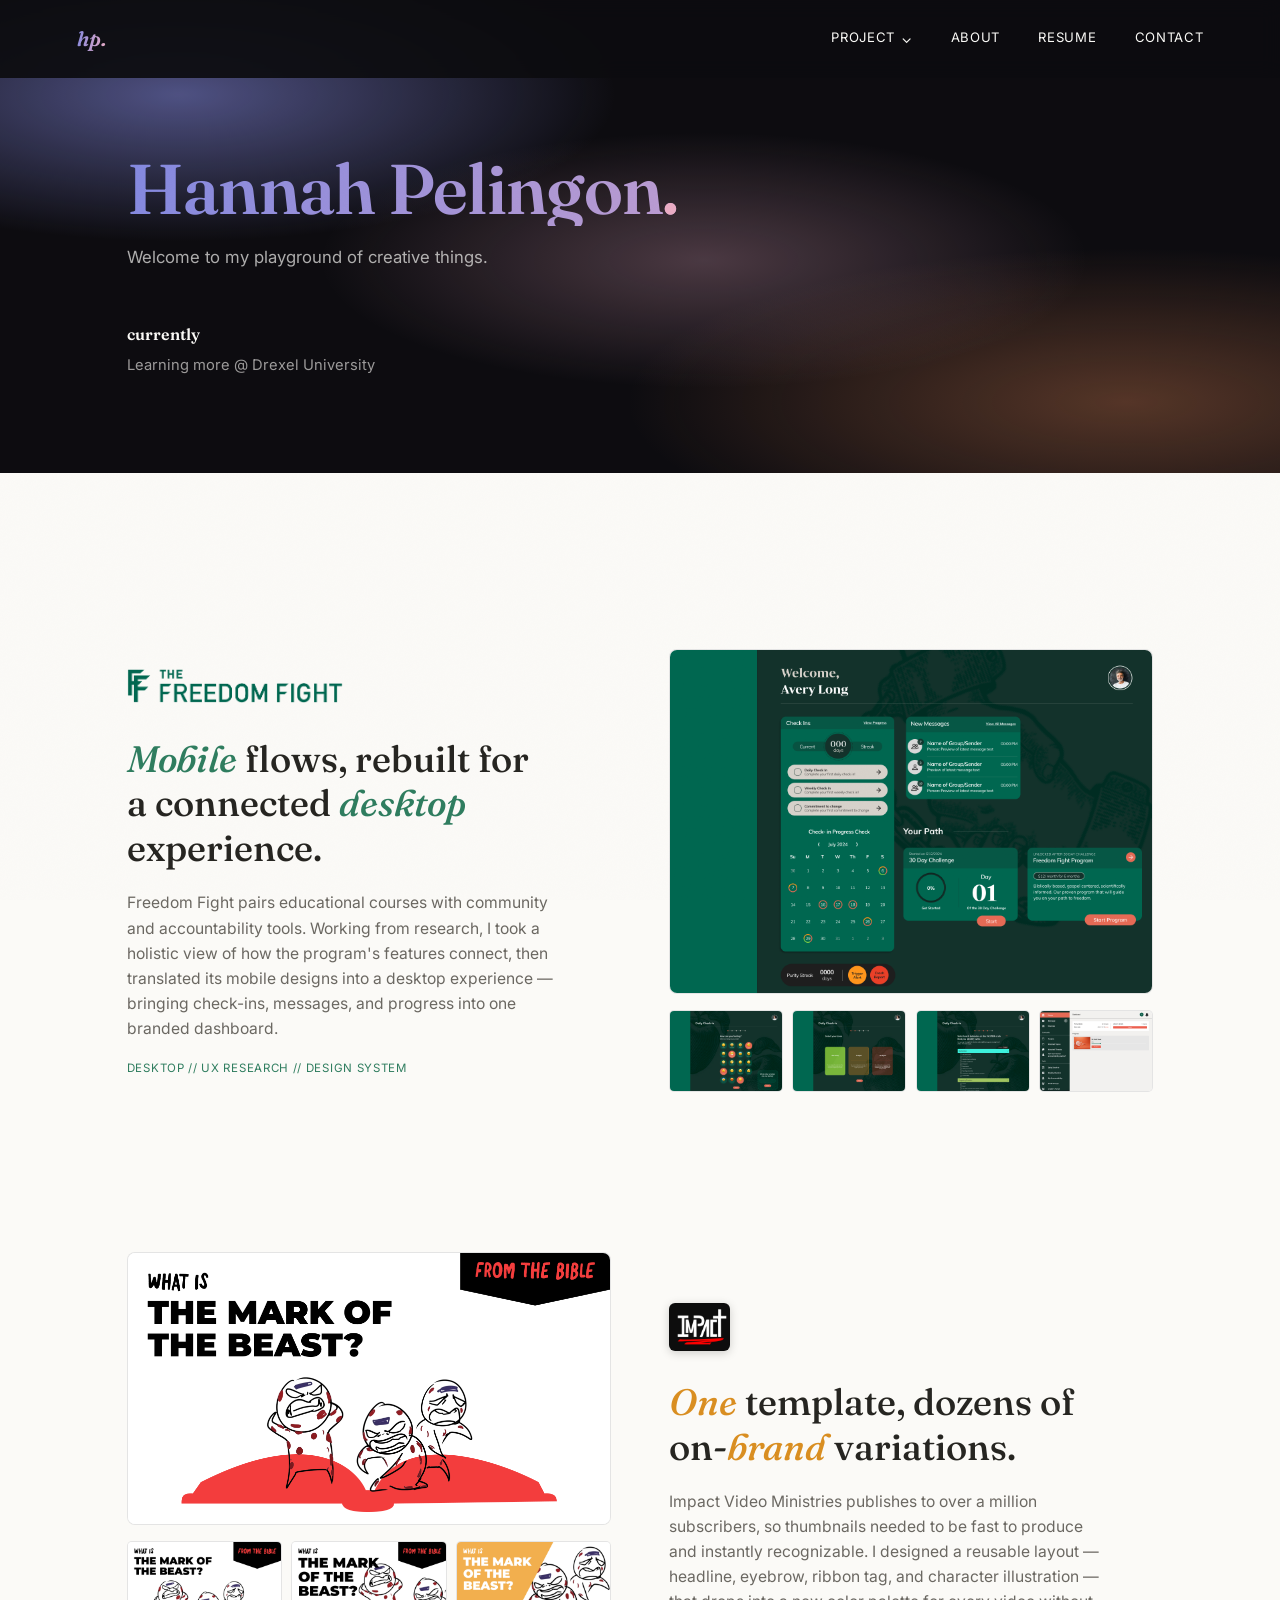
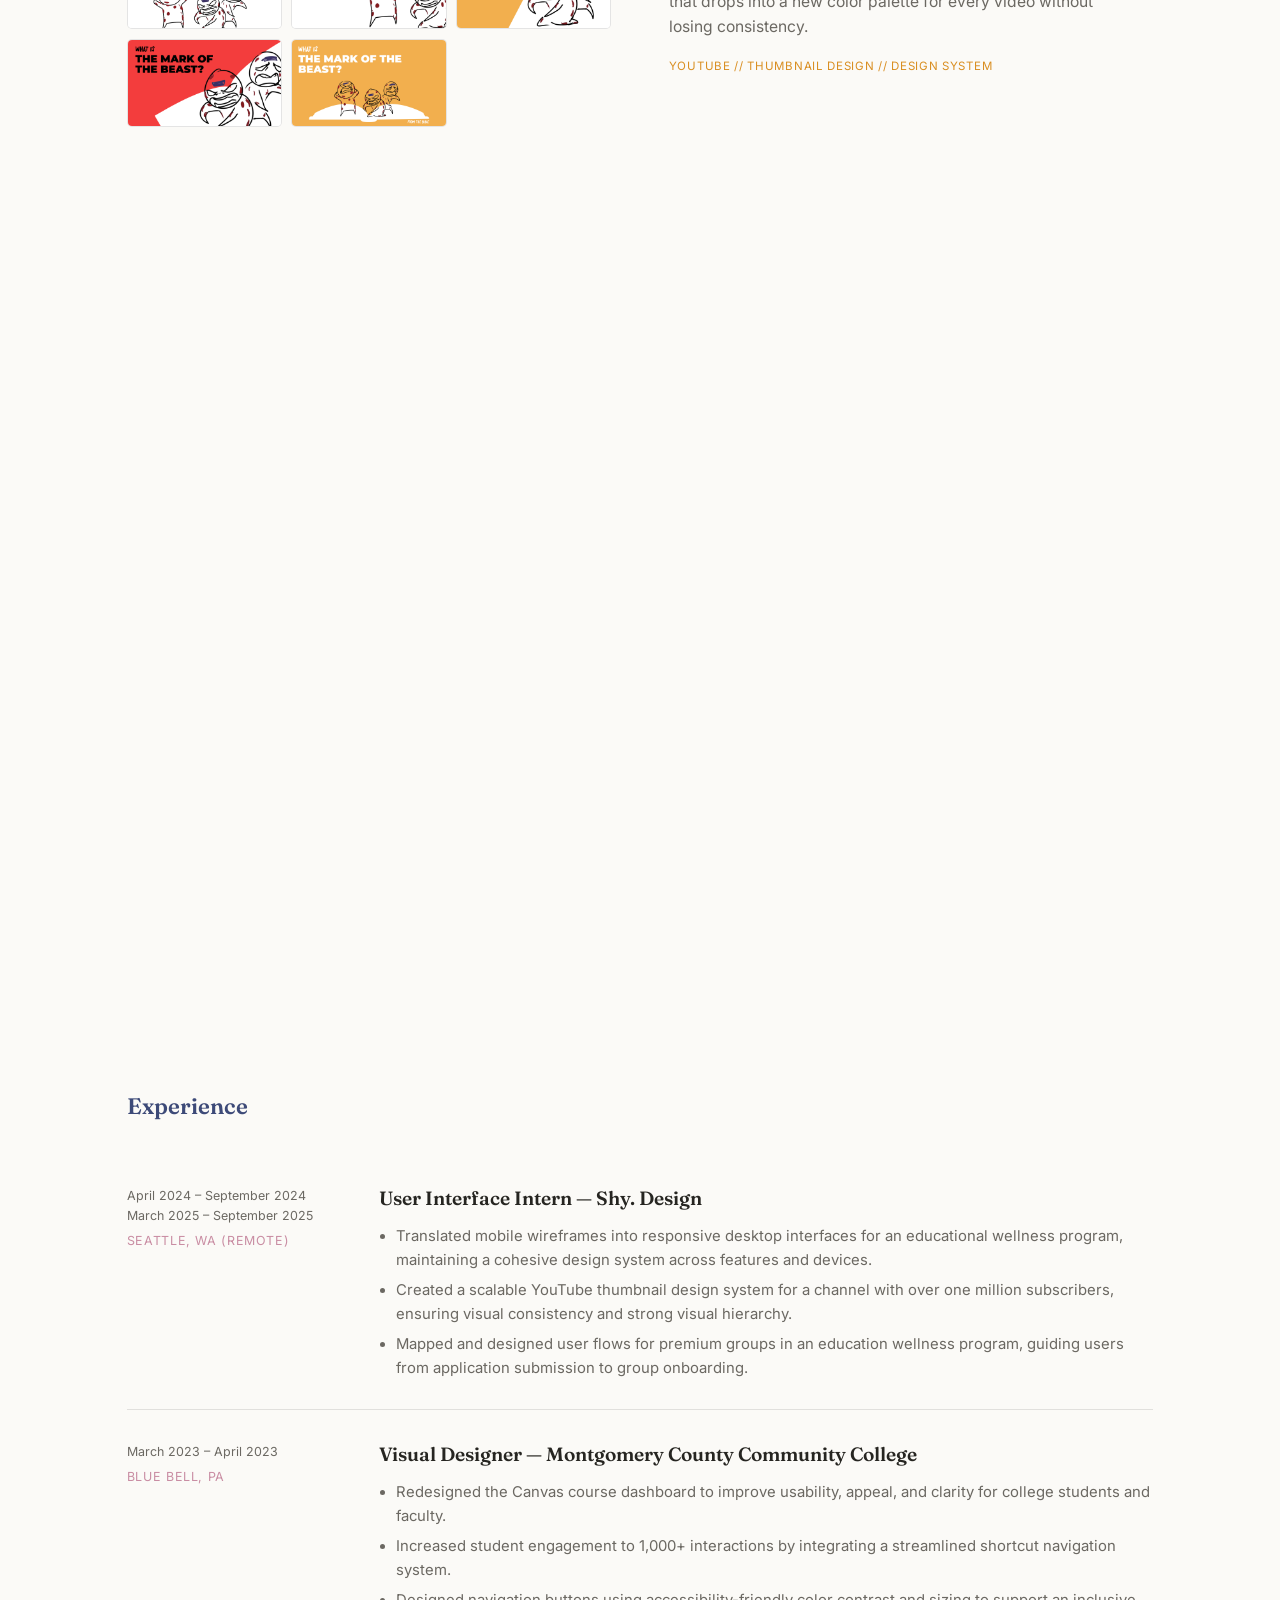
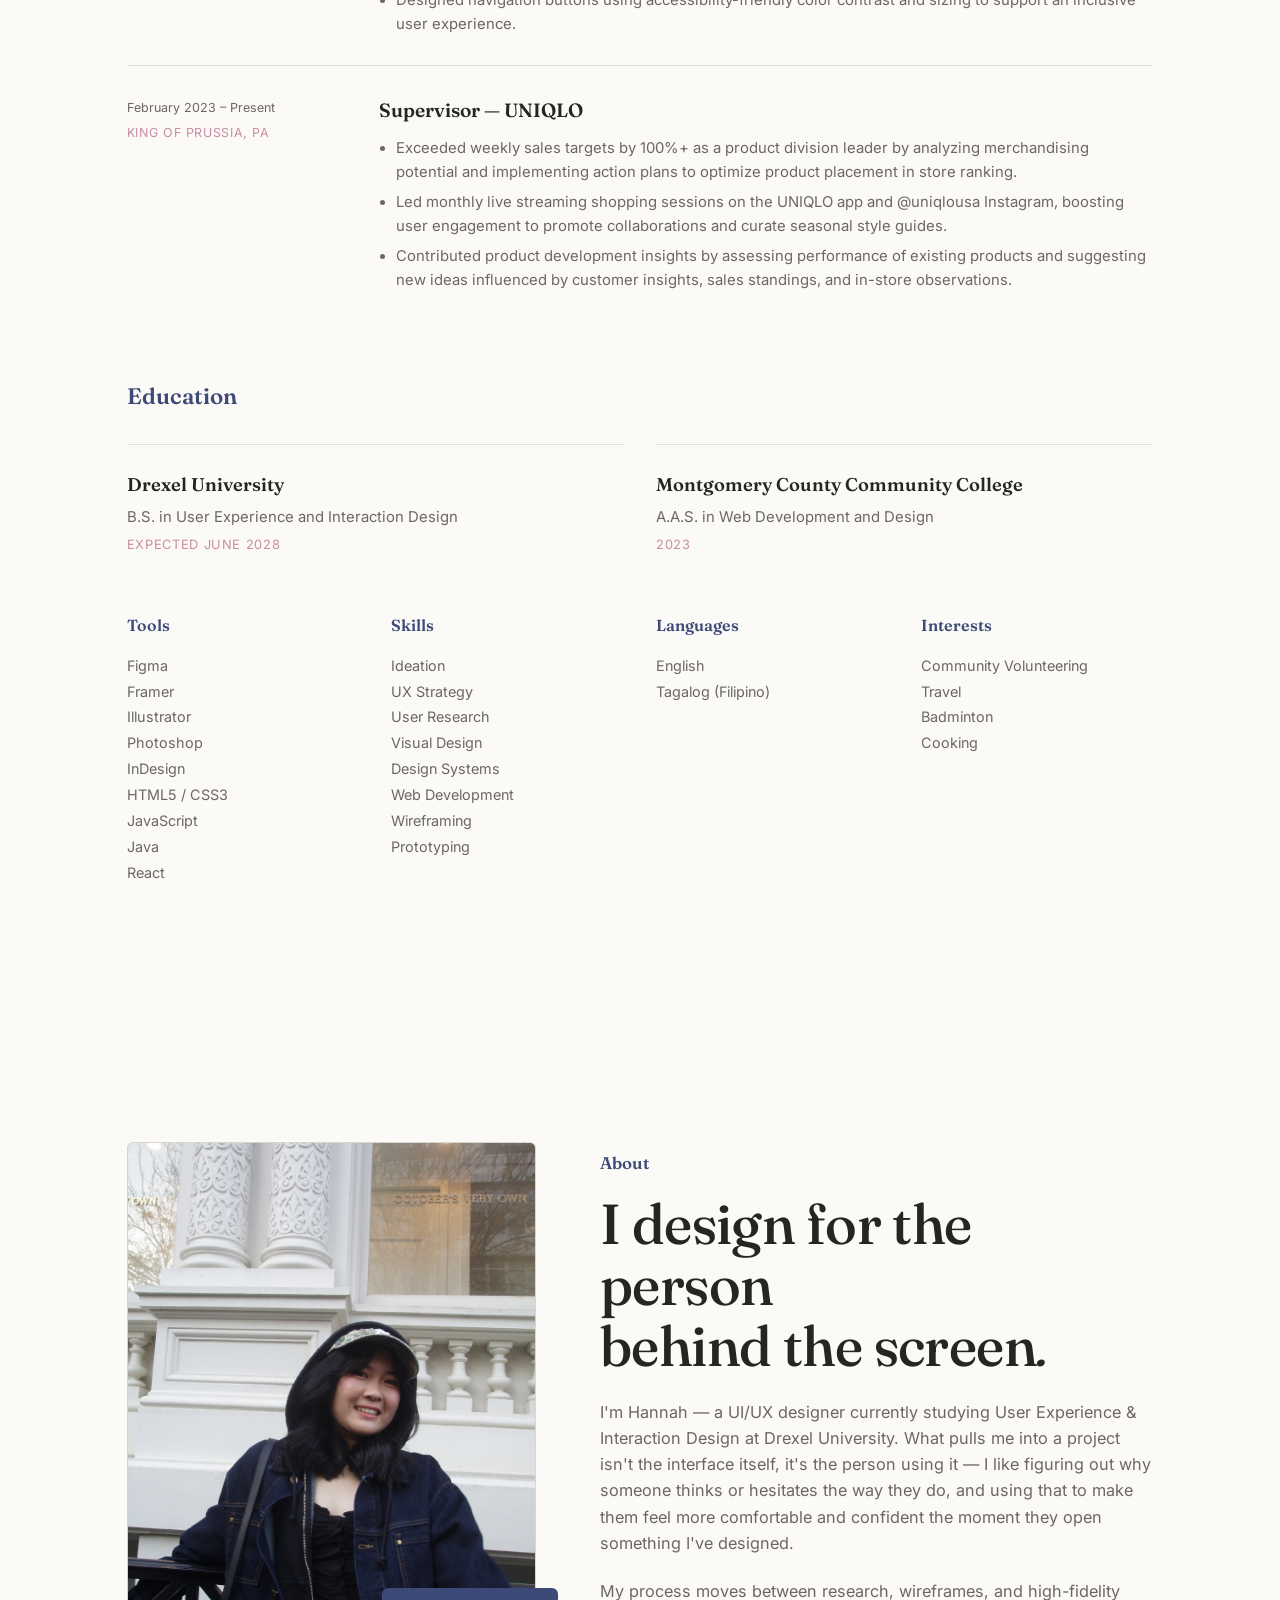
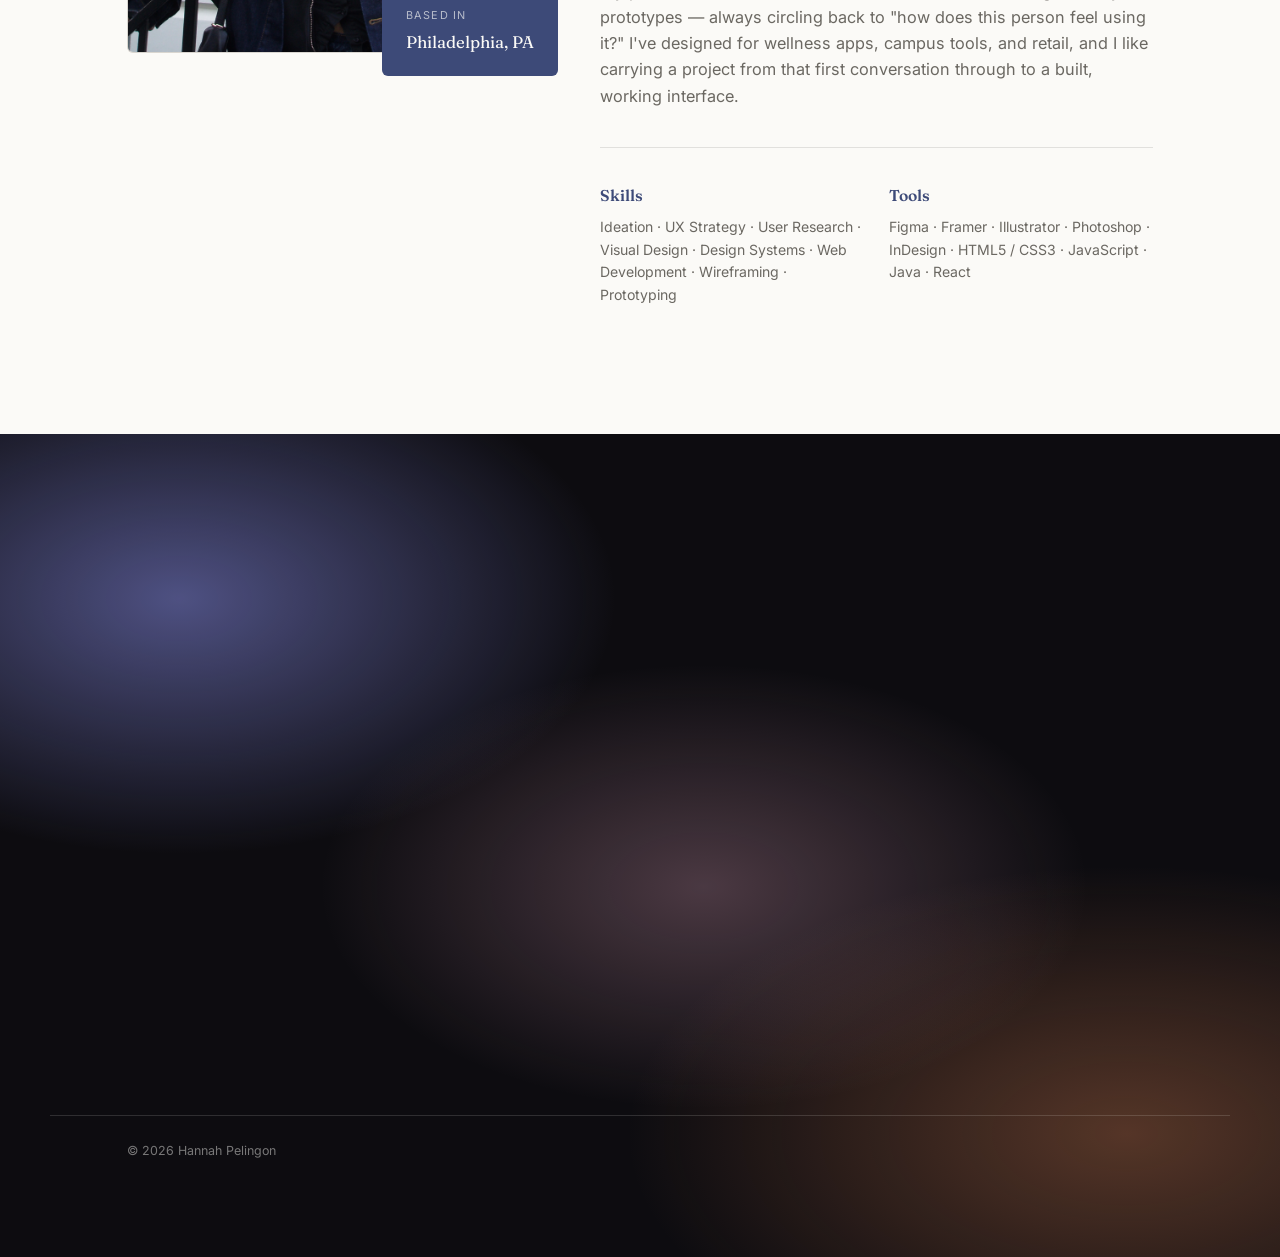
==== index.html @ 90c883f5 "Initial portfolio site" ====
<!DOCTYPE html>
<html lang="en">
<head>
<meta charset="UTF-8">
<meta name="viewport" content="width=device-width, initial-scale=1.0">
<title>Hannah Pelingon — UI/UX Designer</title>
<meta name="description" content="Portfolio of Hannah Pelingon, UI/UX Designer studying User Experience & Interaction Design at Drexel University.">
<link rel="preconnect" href="https://fonts.googleapis.com">
<link rel="preconnect" href="https://fonts.gstatic.com" crossorigin>
<link href="https://fonts.googleapis.com/css2?family=Fraunces:ital,opsz,wght@0,9..144,300;0,9..144,400;0,9..144,500;0,9..144,600;1,9..144,400&family=Inter:wght@400;500;600&display=swap" rel="stylesheet">
<link rel="stylesheet" href="css/style.css">
</head>
<body>

<div class="grain"></div>

<!-- ===== NAV ===== -->
<header class="nav" id="nav">
  <div class="nav-inner">
    <a href="#home" class="nav-logo">hp.</a>

    <nav class="nav-links" id="navLinks">
      <div class="nav-dropdown" id="navDropdown">
        <button class="nav-dropdown-btn" id="navDropdownBtn" aria-haspopup="true" aria-expanded="false">
          Project <span class="nav-caret">⌄</span>
        </button>
        <div class="nav-dropdown-menu" id="navDropdownMenu">
          <a href="#proj-two">Freedom Fight Dashboard</a>
          <a href="#proj-three">IVM Thumbnail System</a>
          <a href="#proj-mc3">MC3 Dashboard Redesign</a>
        </div>
      </div>
      <a href="#about" data-nav>About</a>
      <a href="#resume" data-nav>Resume</a>
      <a href="#contact" data-nav>Contact</a>
    </nav>

    <button class="nav-toggle" id="navToggle" aria-label="Toggle menu" aria-expanded="false">
      <span></span><span></span><span></span>
    </button>
  </div>
</header>

<!-- ===== HERO ===== -->
<section class="hero" id="home">
  <div class="hero-bg"></div>
  <div class="hero-content">
    <h1 class="hero-title" data-reveal>Hannah Pelingon<span class="hero-dot">.</span></h1>
    <p class="hero-sub" data-reveal>Welcome to my playground of creative things.</p>

    <div class="hero-currently" data-reveal>
      <p class="hero-currently-label">currently</p>
      <p class="hero-currently-value">Learning more @ Drexel University</p>
    </div>
  </div>
</section>

<!-- ===== WORK (alternating project rows) ===== -->
<section class="work" id="work">

  <!-- Project 1: Freedom Fight Dashboard Design (case study) -->
  <div class="project-row" id="proj-two" data-reveal data-accent="two">
    <div class="project-copy">
      <div class="project-logo project-logo--ff">
        <img src="assets/logos/freedom-fight-logo.png" alt="The Freedom Fight logo" class="project-logo-img">
      </div>
      <h3 class="project-headline">
        <span class="accent">Mobile</span> flows, rebuilt for<br>
        a connected <span class="accent">desktop</span> experience.
      </h3>
      <p class="project-desc">
        Freedom Fight pairs educational courses with community and accountability tools. Working from
        research, I took a holistic view of how the program's features connect, then translated its
        mobile designs into a desktop experience — bringing check-ins, messages, and progress into one
        branded dashboard.
      </p>
      <p class="project-tags">DESKTOP &#47;&#47; UX RESEARCH &#47;&#47; DESIGN SYSTEM</p>
    </div>
    <div class="project-media">
      <a href="assets/work/freedom-fight/01-dashboard-home.png" class="project-media-frame">
        <img src="assets/work/freedom-fight/01-dashboard-home.png" alt="Freedom Fight desktop dashboard with check-ins, messages, and program path">
      </a>
      <div class="project-gallery project-gallery--wide">
        <a href="assets/work/freedom-fight/02-checkin-emotions.png">
          <img src="assets/work/freedom-fight/02-checkin-emotions.png" alt="Daily check-in emotion selector">
        </a>
        <a href="assets/work/freedom-fight/03-checkin-zone.png">
          <img src="assets/work/freedom-fight/03-checkin-zone.png" alt="Daily check-in zone selection: recovery, danger, relapse">
        </a>
        <a href="assets/work/freedom-fight/04-checkin-faster-scale.png">
          <img src="assets/work/freedom-fight/04-checkin-faster-scale.png" alt="Daily check-in FASTER scale behavior checklist">
        </a>
        <a href="assets/work/freedom-fight/05-courses-dashboard.png">
          <img src="assets/work/freedom-fight/05-courses-dashboard.png" alt="Courses dashboard with sidebar navigation">
        </a>
      </div>
    </div>
  </div>

  <!-- Project 2: Impact Video Ministries Thumbnail System -->
  <div class="project-row project-row--reverse" id="proj-three" data-reveal data-accent="three">
    <div class="project-copy">
      <div class="project-logo project-logo--ivm">
        <img src="assets/logos/ivm-logo.png" alt="Impact Video Ministries logo" class="project-logo-img">
      </div>
      <h3 class="project-headline">
        <span class="accent">One</span> template, dozens of<br>
        on-<span class="accent">brand</span> variations.
      </h3>
      <p class="project-desc">
        Impact Video Ministries publishes to over a million subscribers, so thumbnails needed to be
        fast to produce and instantly recognizable. I designed a reusable layout — headline, eyebrow,
        ribbon tag, and character illustration — that drops into a new color palette for every video
        without losing consistency.
      </p>
      <p class="project-tags">YOUTUBE &#47;&#47; THUMBNAIL DESIGN &#47;&#47; DESIGN SYSTEM</p>
    </div>
    <div class="project-media">
      <a href="assets/work/ivm-thumbnails/01-white.png" class="project-media-frame">
        <img src="assets/work/ivm-thumbnails/01-white.png" alt="Impact Video Ministries thumbnail template, white variant">
      </a>
      <div class="project-gallery">
        <a href="assets/work/ivm-thumbnails/02-white-nobar.png">
          <img src="assets/work/ivm-thumbnails/02-white-nobar.png" alt="Thumbnail template, white variant without ribbon tag">
        </a>
        <a href="assets/work/ivm-thumbnails/03-black-crop.png">
          <img src="assets/work/ivm-thumbnails/03-black-crop.png" alt="Thumbnail template, cropped character variant">
        </a>
        <a href="assets/work/ivm-thumbnails/04-orange-diagonal.png">
          <img src="assets/work/ivm-thumbnails/04-orange-diagonal.png" alt="Thumbnail template, orange diagonal split variant">
        </a>
        <a href="assets/work/ivm-thumbnails/05-red-diagonal.png">
          <img src="assets/work/ivm-thumbnails/05-red-diagonal.png" alt="Thumbnail template, red diagonal split variant">
        </a>
        <a href="assets/work/ivm-thumbnails/06-orange-solid.png">
          <img src="assets/work/ivm-thumbnails/06-orange-solid.png" alt="Thumbnail template, solid orange variant">
        </a>
      </div>
    </div>
  </div>

  <!-- Project 3: MC3 (real case study) -->
  <div class="project-row" id="proj-mc3" data-reveal data-accent="mc3">
    <div class="project-copy">
      <div class="project-logo project-logo--mc3">
        <img src="assets/logos/mc3-logo.svg" alt="Montgomery County Community College logo" class="project-logo-img">
      </div>
      <h3 class="project-headline">
        <span class="accent">Canvas</span> to a brighter<br>
        <span class="accent">dashboard</span> experience.
      </h3>
      <p class="project-desc">
        The course dashboard's quick-links leaned on dull, dark colors with little visual hierarchy.
        I rebuilt them using MC3's own brand palette and icons relevant to each destination, so students
        can recognize a link at a glance.
      </p>
      <p class="project-tags">DESKTOP &#47;&#47; UI DESIGN &#47;&#47; DESIGN SYSTEM</p>
    </div>
    <div class="project-media">
      <a href="assets/work/mc3-dashboard/04-landing-final.png" class="project-media-frame">
        <img src="assets/work/mc3-dashboard/04-landing-final.png" alt="Final MC3 Canvas dashboard landing page redesign">
      </a>
      <div class="project-gallery">
        <a href="assets/work/mc3-dashboard/01-quicklinks-palette.png">
          <img src="assets/work/mc3-dashboard/01-quicklinks-palette.png" alt="Palette-driven button component">
        </a>
        <a href="assets/work/mc3-dashboard/02-landing-color.png">
          <img src="assets/work/mc3-dashboard/02-landing-color.png" alt="Full landing page layout">
        </a>
        <a href="assets/work/mc3-dashboard/03-landing-mono.png">
          <img src="assets/work/mc3-dashboard/03-landing-mono.png" alt="Monochrome comparison test">
        </a>
      </div>
    </div>
  </div>

</section>

<!-- ===== RESUME ===== -->
<section class="resume" id="resume">
  <div class="section-inner">

    <div class="resume-intro" data-reveal>
      <div>
        <p class="eyebrow">Resume</p>
        <h2 class="section-title">Experience &amp; Education<span class="italic">.</span></h2>
      </div>
      <a href="assets/Hannah-Pelingon-Resume.pdf" class="btn btn-primary" download>
        Download Résumé (PDF)
      </a>
    </div>

    <!-- Experience -->
    <div class="resume-block" data-reveal>
      <h3 class="resume-block-title">Experience</h3>

      <div class="timeline-item">
        <div class="timeline-meta">
          <p class="timeline-date">April 2024 – September 2024<br>March 2025 – September 2025</p>
          <p class="timeline-loc">Seattle, WA (Remote)</p>
        </div>
        <div>
          <h4 class="timeline-title">User Interface Intern — Shy. Design</h4>
          <ul class="timeline-list">
            <li>Translated mobile wireframes into responsive desktop interfaces for an educational wellness program, maintaining a cohesive design system across features and devices.</li>
            <li>Created a scalable YouTube thumbnail design system for a channel with over one million subscribers, ensuring visual consistency and strong visual hierarchy.</li>
            <li>Mapped and designed user flows for premium groups in an education wellness program, guiding users from application submission to group onboarding.</li>
          </ul>
        </div>
      </div>

      <div class="timeline-item">
        <div class="timeline-meta">
          <p class="timeline-date">March 2023 – April 2023</p>
          <p class="timeline-loc">Blue Bell, PA</p>
        </div>
        <div>
          <h4 class="timeline-title">Visual Designer — Montgomery County Community College</h4>
          <ul class="timeline-list">
            <li>Redesigned the Canvas course dashboard to improve usability, appeal, and clarity for college students and faculty.</li>
            <li>Increased student engagement to 1,000+ interactions by integrating a streamlined shortcut navigation system.</li>
            <li>Designed navigation buttons using accessibility-friendly color contrast and sizing to support an inclusive user experience.</li>
          </ul>
        </div>
      </div>

      <div class="timeline-item">
        <div class="timeline-meta">
          <p class="timeline-date">February 2023 – Present</p>
          <p class="timeline-loc">King of Prussia, PA</p>
        </div>
        <div>
          <h4 class="timeline-title">Supervisor — UNIQLO</h4>
          <ul class="timeline-list">
            <li>Exceeded weekly sales targets by 100%+ as a product division leader by analyzing merchandising potential and implementing action plans to optimize product placement in store ranking.</li>
            <li>Led monthly live streaming shopping sessions on the UNIQLO app and @uniqlousa Instagram, boosting user engagement to promote collaborations and curate seasonal style guides.</li>
            <li>Contributed product development insights by assessing performance of existing products and suggesting new ideas influenced by customer insights, sales standings, and in-store observations.</li>
          </ul>
        </div>
      </div>
    </div>

    <!-- Education -->
    <div class="resume-block" data-reveal>
      <h3 class="resume-block-title">Education</h3>
      <div class="edu-grid">
        <div class="edu-item">
          <p class="edu-school">Drexel University</p>
          <p class="edu-degree">B.S. in User Experience and Interaction Design</p>
          <p class="edu-date">Expected June 2028</p>
        </div>
        <div class="edu-item">
          <p class="edu-school">Montgomery County Community College</p>
          <p class="edu-degree">A.A.S. in Web Development and Design</p>
          <p class="edu-date">2023</p>
        </div>
      </div>
    </div>

    <!-- Quick facts -->
    <div class="resume-block" data-reveal>
      <div class="facts-grid">
        <div>
          <p class="fact-label">Tools</p>
          <p class="fact-list">Figma<br>Framer<br>Illustrator<br>Photoshop<br>InDesign<br>HTML5 / CSS3<br>JavaScript<br>Java<br>React</p>
        </div>
        <div>
          <p class="fact-label">Skills</p>
          <p class="fact-list">Ideation<br>UX Strategy<br>User Research<br>Visual Design<br>Design Systems<br>Web Development<br>Wireframing<br>Prototyping</p>
        </div>
        <div>
          <p class="fact-label">Languages</p>
          <p class="fact-list">English<br>Tagalog (Filipino)</p>
        </div>
        <div>
          <p class="fact-label">Interests</p>
          <p class="fact-list">Community Volunteering<br>Travel<br>Badminton<br>Cooking</p>
        </div>
      </div>
    </div>

  </div>
</section>

<!-- ===== ABOUT ===== -->
<section class="about" id="about">
  <div class="section-inner about-grid">
    <div class="about-media" data-reveal>
      <div class="about-photo">
        <img src="assets/photos/hannah.jpg" alt="Hannah Pelingon">
      </div>
      <div class="about-card">
        <p class="about-card-label">Based in</p>
        <p class="about-card-value">Philadelphia, PA</p>
      </div>
    </div>

    <div class="about-copy" data-reveal>
      <p class="eyebrow">About</p>
      <h2 class="section-title">
        I design for the person<br> behind the screen<span class="italic">.</span>
      </h2>
      <p class="about-text">
        I'm Hannah — a UI/UX designer currently studying User Experience &amp; Interaction Design
        at Drexel University. What pulls me into a project isn't the interface itself, it's the person
        using it — I like figuring out why someone thinks or hesitates the way they do, and using that
        to make them feel more comfortable and confident the moment they open something I've designed.
      </p>
      <p class="about-text">
        My process moves between research, wireframes, and high-fidelity prototypes — always circling
        back to "how does this person feel using it?" I've designed for wellness apps, campus tools,
        and retail, and I like carrying a project from that first conversation through to a built,
        working interface.
      </p>

      <div class="about-skills">
        <div class="skill-group">
          <p class="skill-label">Skills</p>
          <p class="skill-list">Ideation · UX Strategy · User Research · Visual Design · Design Systems · Web Development · Wireframing · Prototyping</p>
        </div>
        <div class="skill-group">
          <p class="skill-label">Tools</p>
          <p class="skill-list">Figma · Framer · Illustrator · Photoshop · InDesign · HTML5 / CSS3 · JavaScript · Java · React</p>
        </div>
      </div>
    </div>
  </div>
</section>

<!-- ===== CONTACT ===== -->
<section class="contact" id="contact">
  <div class="hero-bg"></div>
  <div class="section-inner contact-grid">
    <div data-reveal>
      <p class="eyebrow eyebrow-onnavy">Contact</p>
      <h2 class="section-title section-title-onnavy">
        Let's make <br>something<span class="italic"> good.</span>
      </h2>
      <p class="contact-text">
        Have a project in mind, or just want to say hi? My inbox is open.
      </p>
      <a href="mailto:hannahxpelingon@gmail.com" class="contact-email">hannahxpelingon@gmail.com</a>

      <div class="contact-meta">
        <span>+1 484-680-2023</span>
        <span>Philadelphia, PA</span>
      </div>

      <div class="contact-social">
        <a href="https://www.linkedin.com/in/hannahpelingon" target="_blank" rel="noopener">LinkedIn</a>
      </div>
    </div>

    <form class="contact-form" id="contactForm" data-reveal novalidate>
      <div class="form-row">
        <label for="name">Name</label>
        <input type="text" id="name" name="name" required>
        <span class="form-error" data-error="name"></span>
      </div>
      <div class="form-row">
        <label for="email">Email</label>
        <input type="email" id="email" name="email" required>
        <span class="form-error" data-error="email"></span>
      </div>
      <div class="form-row">
        <label for="message">Message</label>
        <textarea id="message" name="message" rows="4" required></textarea>
        <span class="form-error" data-error="message"></span>
      </div>
      <button type="submit" class="btn btn-onnavy">Send Message</button>
      <p class="form-status" id="formStatus" role="status"></p>
    </form>
  </div>

  <div class="section-inner contact-bottom">
    <p>© <span id="year"></span> Hannah Pelingon</p>
  </div>
</section>

<!-- ===== LIGHTBOX ===== -->
<div class="lightbox" id="lightbox" aria-hidden="true">
  <button class="lightbox-close" id="lightboxClose" aria-label="Close">&times;</button>
  <button class="lightbox-nav lightbox-prev" id="lightboxPrev" aria-label="Previous image">&#8249;</button>
  <div class="lightbox-frame">
    <img class="lightbox-img" id="lightboxImg" src="" alt="">
    <p class="lightbox-counter" id="lightboxCounter"></p>
  </div>
  <button class="lightbox-nav lightbox-next" id="lightboxNext" aria-label="Next image">&#8250;</button>
</div>

<script src="js/main.js"></script>
</body>
</html>
---- css/style.css ----
/* ===========================================================
   Hannah Pelingon — Portfolio
   Matched to resume: white background, serif blue→rose gradient
   wordmark, blue section labels, clean sans body copy.
   =========================================================== */

:root {
  --paper:        #fbfaf7;
  --paper-alt:    #f2efe8;
  --ink:          #262521;
  --ink-soft:     #6b6862;
  --line:         rgba(38, 37, 33, 0.12);

  --blue:         #4f5d92;
  --blue-deep:    #3d4a78;
  --rose:         #c98da3;
  --gradient:     linear-gradient(100deg, var(--blue) 0%, var(--rose) 100%);

  --navy:         #333c60;
  --navy-soft:    #414b74;
  --line-navy:    rgba(251, 250, 247, 0.18);

  /* dark / hero+nav+footer palette */
  --dark:         #0d0c10;
  --dark-line:    rgba(251, 250, 247, 0.14);
  --violet:       #8489e0;
  --pink:         #eaacc4;
  --amber:        #c1734a;
  --gradient-hero: linear-gradient(100deg, var(--violet) 0%, var(--pink) 100%);

  /* per-project accent colors */
  --accent-mc3:   #b23a44;
  --accent-two:   #2f7d5f;
  --accent-three: #D98E21;

  --serif: 'Fraunces', 'Times New Roman', serif;
  --sans:  'Inter', -apple-system, BlinkMacSystemFont, sans-serif;

  --container: 1180px;
  --gutter: 6vw;

  --ease: cubic-bezier(0.16, 1, 0.3, 1);
}

* { margin: 0; padding: 0; box-sizing: border-box; }

html { scroll-behavior: smooth; }

body {
  background: var(--paper);
  color: var(--ink);
  font-family: var(--sans);
  font-size: 16px;
  line-height: 1.6;
  overflow-x: hidden;
  -webkit-font-smoothing: antialiased;
}

img { max-width: 100%; display: block; }
a { color: inherit; text-decoration: none; }

.italic { font-style: italic; font-weight: 400; }

.gradient-text {
  background-image: var(--gradient);
  -webkit-background-clip: text;
  background-clip: text;
  color: transparent;
}
.gradient-text-hero {
  background-image: var(--gradient-hero);
  -webkit-background-clip: text;
  background-clip: text;
  color: transparent;
}

/* very subtle paper grain */
.grain {
  position: fixed;
  inset: 0;
  z-index: 999;
  pointer-events: none;
  opacity: 0.02;
  background-image: url("data:image/svg+xml,%3Csvg xmlns='http://www.w3.org/2000/svg' width='120' height='120'%3E%3Cfilter id='n'%3E%3CfeTurbulence type='fractalNoise' baseFrequency='0.9' numOctaves='2' stitchTiles='stitch'/%3E%3C/filter%3E%3Crect width='100%25' height='100%25' filter='url(%23n)'/%3E%3C/svg%3E");
  mix-blend-mode: multiply;
}

.section-inner {
  max-width: var(--container);
  margin: 0 auto;
  padding: 0 var(--gutter);
}

.eyebrow {
  font-family: var(--serif);
  font-weight: 600;
  font-size: 1.05rem;
  color: var(--blue-deep);
  margin-bottom: 1.1rem;
  display: block;
}
.eyebrow-onnavy { color: #b9c3e6; }

.section-title {
  font-family: var(--serif);
  font-weight: 500;
  font-size: clamp(2.2rem, 4.4vw, 3.6rem);
  line-height: 1.08;
  letter-spacing: -0.01em;
  color: var(--ink);
}
.section-title-onnavy { color: var(--paper); }

/* reveal-on-scroll (JS toggles .is-visible) */
[data-reveal] {
  opacity: 0;
  transform: translateY(22px);
  transition: opacity 0.9s var(--ease), transform 0.9s var(--ease);
}
[data-reveal].is-visible {
  opacity: 1;
  transform: translateY(0);
}

/* ===== buttons ===== */
.btn {
  display: inline-flex;
  align-items: center;
  gap: 0.5rem;
  font-family: var(--sans);
  font-size: 0.85rem;
  font-weight: 500;
  letter-spacing: 0.04em;
  text-transform: uppercase;
  padding: 0.95rem 1.9rem;
  border-radius: 999px;
  border: 1px solid transparent;
  transition: transform 0.35s var(--ease), background 0.3s, color 0.3s, border-color 0.3s;
}
.btn:hover { transform: translateY(-2px); }

.btn-primary { background: var(--blue-deep); color: var(--paper); }
.btn-primary:hover { background: var(--navy); }

.btn-outline { border-color: var(--blue-deep); color: var(--blue-deep); }
.btn-outline:hover { background: rgba(79,93,146,0.08); }

.btn-onnavy { background: var(--paper); color: var(--navy); }
.btn-onnavy:hover { background: #fff; }

/* ===========================================================
   NAV (always dark)
   =========================================================== */
.nav {
  position: fixed;
  top: 0; left: 0; right: 0;
  z-index: 100;
  padding: 1.4rem var(--gutter);
  background: rgba(13, 12, 16, 0.92);
  backdrop-filter: blur(10px);
  transition: padding 0.4s var(--ease), box-shadow 0.4s var(--ease);
}
.nav.scrolled {
  padding: 0.9rem var(--gutter);
  box-shadow: 0 1px 0 var(--dark-line);
}
.nav-inner {
  max-width: var(--container);
  margin: 0 auto;
  display: flex;
  align-items: center;
  justify-content: space-between;
}
.nav-logo {
  font-family: var(--serif);
  font-style: italic;
  font-size: 1.3rem;
  font-weight: 600;
  background-image: var(--gradient-hero);
  -webkit-background-clip: text;
  background-clip: text;
  color: transparent;
}

.nav-links {
  display: flex;
  align-items: center;
  gap: 2.4rem;
}
.nav-links a {
  font-size: 0.82rem;
  letter-spacing: 0.05em;
  text-transform: uppercase;
  color: var(--paper);
  position: relative;
  padding-bottom: 4px;
  transition: color 0.3s;
}
.nav-links a:hover,
.nav-links a.active { color: var(--pink); }

.nav-links a::after {
  content: "";
  position: absolute;
  left: 0; bottom: 0;
  width: 0; height: 1px;
  background: var(--pink);
  transition: width 0.3s var(--ease);
}
.nav-links a:hover::after,
.nav-links a.active::after { width: 100%; }

/* dropdown */
.nav-dropdown { position: relative; }
.nav-dropdown-btn {
  display: flex;
  align-items: center;
  gap: 0.35rem;
  background: none;
  border: none;
  font-family: var(--sans);
  font-size: 0.82rem;
  letter-spacing: 0.05em;
  text-transform: uppercase;
  color: var(--paper);
  cursor: pointer;
  padding: 0 0 4px;
  transition: color 0.3s;
}
.nav-dropdown-btn:hover { color: var(--pink); }
.nav-caret {
  font-size: 0.9rem;
  transition: transform 0.3s var(--ease);
}
.nav-dropdown.open .nav-caret { transform: rotate(180deg); }

.nav-dropdown-menu {
  position: absolute;
  top: calc(100% + 14px);
  left: 50%;
  transform: translateX(-50%) translateY(-6px);
  min-width: 220px;
  background: var(--dark);
  border: 1px solid var(--dark-line);
  border-radius: 8px;
  padding: 0.5rem;
  opacity: 0;
  pointer-events: none;
  transition: opacity 0.25s var(--ease), transform 0.25s var(--ease);
  box-shadow: 0 16px 40px rgba(0,0,0,0.35);
}
.nav-dropdown.open .nav-dropdown-menu {
  opacity: 1;
  pointer-events: auto;
  transform: translateX(-50%) translateY(0);
}
.nav-dropdown-menu a {
  display: block;
  padding: 0.6rem 0.7rem;
  font-size: 0.78rem;
  letter-spacing: 0.02em;
  text-transform: none;
  border-radius: 5px;
  color: rgba(251,250,247,0.8);
}
.nav-dropdown-menu a::after { display: none; }
.nav-dropdown-menu a:hover { background: rgba(251,250,247,0.06); color: var(--paper); }

.nav-toggle {
  display: none;
  flex-direction: column;
  gap: 5px;
  background: none;
  border: none;
  cursor: pointer;
  padding: 6px;
}
.nav-toggle span {
  width: 22px; height: 1.5px;
  background: var(--paper);
  transition: background 0.4s, transform 0.3s, opacity 0.3s;
}

/* ===========================================================
   HERO (dark, gradient blobs)
   =========================================================== */
.hero {
  position: relative;
  overflow: hidden;
  background: var(--dark);
  padding: 9.5rem 0 6rem;
}
.hero-bg {
  position: absolute;
  inset: 0;
  background:
    radial-gradient(ellipse 55% 50% at 14% 20%, rgba(132,137,224,0.55), transparent 62%),
    radial-gradient(ellipse 50% 45% at 55% 55%, rgba(234,172,196,0.28), transparent 60%),
    radial-gradient(ellipse 60% 50% at 88% 85%, rgba(193,115,74,0.4), transparent 65%),
    var(--dark);
}
.hero-content {
  position: relative;
  z-index: 2;
  max-width: var(--container);
  margin: 0 auto;
  padding: 0 var(--gutter);
}
.hero-title {
  font-family: var(--serif);
  font-weight: 600;
  font-size: clamp(2.4rem, 6vw, 4.4rem);
  line-height: 1.05;
  letter-spacing: -0.01em;
  margin-bottom: 1.1rem;
  background-image: var(--gradient-hero);
  -webkit-background-clip: text;
  background-clip: text;
  color: transparent;
}
.hero-dot { color: var(--pink); }
.hero-sub {
  max-width: 480px;
  font-size: 1.05rem;
  color: rgba(251,250,247,0.68);
  margin-bottom: 3.2rem;
}
.hero-currently-label {
  font-family: var(--serif);
  font-weight: 600;
  font-size: 1rem;
  color: var(--paper);
  margin-bottom: 0.4rem;
}
.hero-currently-value {
  font-size: 0.92rem;
  color: rgba(251,250,247,0.6);
}

/* ===========================================================
   ABOUT
   =========================================================== */
.about { padding: 8rem 0; background: var(--paper); }
.about-grid {
  display: grid;
  grid-template-columns: 0.85fr 1.15fr;
  gap: 5vw;
  align-items: start;
}
.about-media { position: relative; }
.about-photo {
  aspect-ratio: 4/5;
  background: var(--paper-alt);
  border: 1px solid var(--line);
  display: flex;
  align-items: center;
  justify-content: center;
  border-radius: 6px;
  overflow: hidden;
}
.about-photo img {
  width: 100%;
  height: 100%;
  object-fit: cover;
  object-position: center 20%;
}
.about-photo-placeholder {
  font-family: var(--serif);
  font-style: italic;
  color: var(--ink-soft);
  opacity: 0.5;
}
.about-card {
  position: absolute;
  bottom: -1.4rem; right: -1.4rem;
  background: var(--blue-deep);
  color: var(--paper);
  padding: 1.2rem 1.5rem;
  border-radius: 6px;
  min-width: 170px;
}
.about-card-label {
  font-size: 0.68rem;
  letter-spacing: 0.1em;
  text-transform: uppercase;
  color: rgba(251,250,247,0.65);
  margin-bottom: 0.3rem;
}
.about-card-value {
  font-family: var(--serif);
  font-size: 1.05rem;
}

.about-copy { padding-top: 0.5rem; }
.about-text {
  color: var(--ink-soft);
  max-width: 560px;
  margin: 1.4rem 0;
  font-size: 1.02rem;
}
.about-skills {
  display: grid;
  grid-template-columns: repeat(2, 1fr);
  gap: 1.8rem 1.6rem;
  margin-top: 2.4rem;
  padding-top: 2.2rem;
  border-top: 1px solid var(--line);
}
.skill-label {
  font-family: var(--serif);
  font-weight: 600;
  font-size: 0.98rem;
  color: var(--blue-deep);
  margin-bottom: 0.5rem;
}
.skill-list {
  font-size: 0.88rem;
  color: var(--ink-soft);
  line-height: 1.6;
}

/* ===========================================================
   WORK — alternating project rows
   =========================================================== */
.work {
  background: var(--paper);
  padding: 6rem 0 2rem;
}

.project-row {
  display: grid;
  grid-template-columns: 1fr 1fr;
  gap: 4.5vw;
  align-items: center;
  max-width: var(--container);
  margin: 0 auto;
  padding: 5rem var(--gutter);
}
.project-row--reverse .project-copy { order: 2; }
.project-row--reverse .project-media { order: 1; }

/* per-row accent color */
.project-row[data-accent="mc3"]   { --accent: var(--accent-mc3); }
.project-row[data-accent="two"]   { --accent: var(--accent-two); }
.project-row[data-accent="three"] { --accent: var(--accent-three); }

.project-logo {
  display: flex;
  align-items: center;
  gap: 0.7rem;
  margin-bottom: 1.8rem;
  min-height: 44px;
}
.project-logo-img {
  display: block;
  height: 40px;
  width: auto;
  max-width: 220px;
  object-fit: contain;
}
.project-logo--mc3 .project-logo-img {
  height: 46px;
}
.project-logo--ff .project-logo-img {
  height: 34px;
}
.project-logo--ivm .project-logo-img {
  height: 48px;
  border-radius: 6px;
  box-shadow: 0 2px 10px rgba(0, 0, 0, 0.18);
}
.project-logo-mark {
  display: inline-flex;
  align-items: center;
  justify-content: center;
  width: 42px; height: 42px;
  border-radius: 8px;
  background: var(--accent);
  color: #fff;
  font-family: var(--serif);
  font-weight: 600;
  font-size: 0.78rem;
  letter-spacing: 0.01em;
}
.project-logo-name {
  font-family: var(--serif);
  font-weight: 600;
  font-size: 0.92rem;
  line-height: 1.25;
  color: var(--ink);
}
.project-logo--placeholder {
  display: inline-block;
  font-size: 0.72rem;
  letter-spacing: 0.12em;
  text-transform: uppercase;
  color: var(--ink-soft);
  border: 1px dashed var(--line);
  border-radius: 999px;
  padding: 0.4rem 0.9rem;
}

.project-headline {
  font-family: var(--serif);
  font-weight: 500;
  font-size: clamp(1.7rem, 3vw, 2.3rem);
  line-height: 1.22;
  color: var(--ink);
  margin-bottom: 1.2rem;
}
.project-headline .accent {
  font-style: italic;
  color: var(--accent);
}

.project-desc {
  color: var(--ink-soft);
  max-width: 440px;
  font-size: 0.98rem;
  margin-bottom: 1.1rem;
}
.project-tags {
  font-size: 0.72rem;
  letter-spacing: 0.06em;
  text-transform: uppercase;
  color: var(--accent);
}

.project-media { display: flex; flex-direction: column; gap: 1rem; }
.project-media-frame {
  display: block;
  border-radius: 8px;
  overflow: hidden;
  border: 1px solid var(--line);
  background: #fff;
  transition: transform 0.45s var(--ease), box-shadow 0.45s var(--ease);
}
.project-media-frame:hover {
  transform: translateY(-4px);
  box-shadow: 0 20px 40px rgba(38,37,33,0.1);
}
.project-media-frame img { width: 100%; display: block; }

.project-media-frame--empty {
  aspect-ratio: 4/3;
  display: flex;
  align-items: center;
  justify-content: center;
  background: var(--paper-alt);
}
.project-media-placeholder {
  font-family: var(--serif);
  font-style: italic;
  font-size: 0.9rem;
  color: var(--ink-soft);
  opacity: 0.55;
}

.project-gallery {
  display: grid;
  grid-template-columns: repeat(3, 1fr);
  gap: 0.6rem;
}
.project-gallery a {
  display: block;
  border-radius: 5px;
  overflow: hidden;
  border: 1px solid var(--line);
  background: #fff;
  transition: transform 0.3s var(--ease), box-shadow 0.3s var(--ease);
}
.project-gallery a:hover {
  transform: translateY(-3px);
  box-shadow: 0 10px 22px rgba(38,37,33,0.08);
}
.project-gallery img { width: 100%; display: block; }
.project-gallery--wide { grid-template-columns: repeat(4, 1fr); }

/* ===========================================================
   RESUME
   =========================================================== */
.resume { padding: 8rem 0; background: var(--paper); }
.resume-intro {
  display: flex;
  align-items: flex-end;
  justify-content: space-between;
  flex-wrap: wrap;
  gap: 1.5rem;
  margin-bottom: 4rem;
}

.resume-block { margin-bottom: 3.6rem; }
.resume-block:last-child { margin-bottom: 0; }
.resume-block-title {
  font-family: var(--serif);
  font-weight: 600;
  font-size: 1.4rem;
  color: var(--blue-deep);
  margin-bottom: 1.8rem;
}

.timeline-item {
  display: grid;
  grid-template-columns: 220px 1fr;
  gap: 2rem;
  padding: 1.8rem 0;
  border-top: 1px solid var(--line);
}
.timeline-item:first-of-type { border-top: none; }

.timeline-meta { padding-top: 0.2rem; }
.timeline-date {
  font-size: 0.78rem;
  color: var(--ink-soft);
  margin-bottom: 0.3rem;
}
.timeline-loc {
  font-size: 0.78rem;
  color: var(--rose);
  text-transform: uppercase;
  letter-spacing: 0.05em;
}
.timeline-title {
  font-family: var(--serif);
  font-weight: 600;
  font-size: 1.2rem;
  margin-bottom: 0.7rem;
  color: var(--ink);
}
.timeline-list {
  color: var(--ink-soft);
  font-size: 0.93rem;
  line-height: 1.6;
  padding-left: 1.1rem;
}
.timeline-list li { margin-bottom: 0.4rem; }
.timeline-list li:last-child { margin-bottom: 0; }

.edu-grid {
  display: grid;
  grid-template-columns: repeat(2, 1fr);
  gap: 2rem;
}
.edu-item {
  border-top: 1px solid var(--line);
  padding-top: 1.6rem;
}
.edu-school {
  font-family: var(--serif);
  font-weight: 600;
  font-size: 1.15rem;
  margin-bottom: 0.4rem;
  color: var(--ink);
}
.edu-degree { color: var(--ink-soft); font-size: 0.93rem; margin-bottom: 0.3rem; }
.edu-date { color: var(--rose); font-size: 0.8rem; text-transform: uppercase; letter-spacing: 0.05em; }

.facts-grid {
  display: grid;
  grid-template-columns: repeat(4, 1fr);
  gap: 2rem;
}
.fact-label {
  font-family: var(--serif);
  font-weight: 600;
  color: var(--blue-deep);
  font-size: 1rem;
  margin-bottom: 0.9rem;
}
.fact-list { color: var(--ink-soft); font-size: 0.9rem; line-height: 1.8; }

/* ===========================================================
   CONTACT (dark, gradient block)
   =========================================================== */
.contact {
  position: relative;
  overflow: hidden;
  background: var(--dark);
  color: var(--paper);
  padding: 8rem 0 6rem;
}
.contact-grid {
  position: relative;
  z-index: 2;
  display: grid;
  grid-template-columns: 1fr 1fr;
  gap: 5vw;
  align-items: start;
}
.contact-text {
  color: rgba(251,250,247,0.7);
  max-width: 400px;
  margin: 1.4rem 0 1.8rem;
}
.contact-email {
  font-family: var(--serif);
  font-size: clamp(1.4rem, 2.4vw, 1.9rem);
  font-style: italic;
  border-bottom: 1px solid rgba(251,250,247,0.35);
  padding-bottom: 0.3rem;
  display: inline-block;
  transition: color 0.3s, border-color 0.3s;
}
.contact-email:hover { color: var(--pink); border-color: var(--pink); }

.contact-meta {
  display: flex;
  flex-direction: column;
  gap: 0.4rem;
  margin-top: 1.4rem;
  font-size: 0.92rem;
  color: rgba(251,250,247,0.65);
}

.contact-social {
  display: flex;
  gap: 1.6rem;
  margin-top: 2rem;
}
.contact-social a {
  font-size: 0.78rem;
  letter-spacing: 0.06em;
  text-transform: uppercase;
  color: rgba(251,250,247,0.65);
  position: relative;
  padding-bottom: 4px;
}
.contact-social a::after {
  content: "";
  position: absolute; left: 0; bottom: 0;
  width: 0; height: 1px; background: var(--paper);
  transition: width 0.3s var(--ease);
}
.contact-social a:hover::after { width: 100%; }

.contact-form { display: flex; flex-direction: column; gap: 1.4rem; }
.form-row { display: flex; flex-direction: column; gap: 0.5rem; }
.form-row label {
  font-size: 0.72rem;
  letter-spacing: 0.08em;
  text-transform: uppercase;
  color: rgba(251,250,247,0.55);
}
.form-row input,
.form-row textarea {
  background: transparent;
  border: none;
  border-bottom: 1px solid rgba(251,250,247,0.28);
  color: var(--paper);
  font-family: var(--sans);
  font-size: 1rem;
  padding: 0.6rem 0;
  resize: none;
  transition: border-color 0.3s;
}
.form-row input:focus,
.form-row textarea:focus {
  outline: none;
  border-color: var(--paper);
}
.form-row.invalid input,
.form-row.invalid textarea { border-color: var(--pink); }
.form-error {
  font-size: 0.75rem;
  color: var(--pink);
  min-height: 1em;
}
.contact-form .btn-onnavy {
  align-self: flex-start;
  margin-top: 0.4rem;
}
.form-status {
  font-size: 0.85rem;
  color: rgba(251,250,247,0.7);
  min-height: 1.2em;
}

/* ---------- Contact: bottom copyright line ---------- */
.contact-bottom {
  position: relative;
  z-index: 2;
  margin-top: 4.5rem;
  padding-top: 1.6rem;
  border-top: 1px solid var(--dark-line);
  font-size: 0.78rem;
  color: rgba(251,250,247,0.45);
}

/* ===========================================================
   LIGHTBOX
   =========================================================== */
.lightbox {
  position: fixed;
  inset: 0;
  z-index: 999;
  display: flex;
  align-items: center;
  justify-content: center;
  background: rgba(10, 9, 12, 0.92);
  backdrop-filter: blur(4px);
  opacity: 0;
  visibility: hidden;
  transition: opacity 0.3s var(--ease), visibility 0.3s;
}
.lightbox.open { opacity: 1; visibility: visible; }

.lightbox-frame {
  position: relative;
  max-width: min(88vw, 1100px);
  max-height: 84vh;
  display: flex;
  flex-direction: column;
  align-items: center;
  gap: 1rem;
}
.lightbox-img {
  max-width: 100%;
  max-height: 74vh;
  width: auto;
  border-radius: 6px;
  box-shadow: 0 30px 70px rgba(0,0,0,0.5);
  background: #fff;
  opacity: 0;
  transform: scale(0.97);
  transition: opacity 0.25s var(--ease), transform 0.25s var(--ease);
}
.lightbox-img.loaded { opacity: 1; transform: scale(1); }

.lightbox-counter {
  font-size: 0.8rem;
  letter-spacing: 0.05em;
  color: rgba(251,250,247,0.6);
}

.lightbox-close {
  position: absolute;
  top: 1.5rem; right: 1.5rem;
  width: 44px; height: 44px;
  border-radius: 50%;
  border: 1px solid rgba(251,250,247,0.25);
  background: rgba(251,250,247,0.06);
  color: var(--paper);
  font-size: 1.6rem;
  line-height: 1;
  cursor: pointer;
  display: flex;
  align-items: center;
  justify-content: center;
  transition: background 0.25s, transform 0.25s;
}
.lightbox-close:hover { background: rgba(251,250,247,0.14); transform: rotate(90deg); }

.lightbox-nav {
  width: 52px; height: 52px;
  border-radius: 50%;
  border: 1px solid rgba(251,250,247,0.25);
  background: rgba(251,250,247,0.06);
  color: var(--paper);
  font-size: 1.8rem;
  line-height: 1;
  cursor: pointer;
  display: flex;
  align-items: center;
  justify-content: center;
  transition: background 0.25s, transform 0.25s;
  flex-shrink: 0;
  margin: 0 1.2rem;
}
.lightbox-nav:hover { background: rgba(251,250,247,0.16); }
.lightbox-nav:disabled { opacity: 0.25; cursor: default; }
.lightbox-nav:disabled:hover { background: rgba(251,250,247,0.06); }
.lightbox-prev span, .lightbox-next span { display: block; }

@media (max-width: 720px) {
  .lightbox-frame { max-width: 92vw; }
  .lightbox-nav { width: 42px; height: 42px; font-size: 1.4rem; margin: 0 0.6rem; }
  .lightbox-close { top: 1rem; right: 1rem; width: 38px; height: 38px; font-size: 1.3rem; }
}

/* ===========================================================
   RESPONSIVE
   =========================================================== */
@media (max-width: 900px) {
  .about-grid,
  .contact-grid { grid-template-columns: 1fr; gap: 3.5rem; }

  .about-skills { grid-template-columns: 1fr; gap: 1.2rem; }

  .about-card { position: static; margin-top: 1rem; display: inline-block; }

  .timeline-item { grid-template-columns: 1fr; gap: 0.6rem; }
  .edu-grid { grid-template-columns: 1fr; gap: 2.2rem; }
  .facts-grid { grid-template-columns: repeat(2, 1fr); gap: 2.2rem; }
}

@media (max-width: 720px) {
  .nav-links {
    position: fixed;
    top: 0; right: 0;
    height: 100vh;
    width: min(78vw, 320px);
    background: var(--dark);
    box-shadow: -8px 0 30px rgba(0,0,0,0.35);
    flex-direction: column;
    justify-content: center;
    align-items: flex-start;
    gap: 1.8rem;
    padding: 2rem;
    transform: translateX(100%);
    transition: transform 0.45s var(--ease);
  }
  .nav-links.open { transform: translateX(0); }
  .nav-links a { font-size: 1rem; }

  .nav-dropdown { width: 100%; }
  .nav-dropdown-btn { font-size: 1rem; padding: 0; }
  .nav-dropdown-menu {
    position: static;
    transform: none;
    width: 100%;
    margin-top: 0.8rem;
    opacity: 1;
    pointer-events: auto;
    max-height: 0;
    overflow: hidden;
    padding: 0;
    border: none;
    box-shadow: none;
    background: transparent;
    transition: max-height 0.35s var(--ease);
  }
  .nav-dropdown.open .nav-dropdown-menu {
    max-height: 220px;
    padding: 0.3rem 0;
  }

  .nav-toggle { display: flex; z-index: 101; }
  .nav-toggle.open span:nth-child(1) { transform: translateY(6.5px) rotate(45deg); }
  .nav-toggle.open span:nth-child(2) { opacity: 0; }
  .nav-toggle.open span:nth-child(3) { transform: translateY(-6.5px) rotate(-45deg); }

  .hero { padding: 8rem 0 4rem; }
  .hero-title { font-size: clamp(2.2rem, 11vw, 3.2rem); }
  .about, .resume { padding: 6rem 0; }
  .contact { padding: 6rem 0 4rem; }
  .work { padding: 4rem 0 1rem; }
  .project-row { padding: 3rem var(--gutter); grid-template-columns: 1fr; gap: 2rem; }
  .project-row--reverse .project-copy,
  .project-row--reverse .project-media { order: 0; }
  .resume-intro { align-items: flex-start; }
}

@media (max-width: 480px) {
  :root { --gutter: 6.5vw; }
  .facts-grid { grid-template-columns: 1fr; gap: 1.8rem; }
  .project-gallery { grid-template-columns: repeat(3, 1fr); gap: 0.4rem; }
}
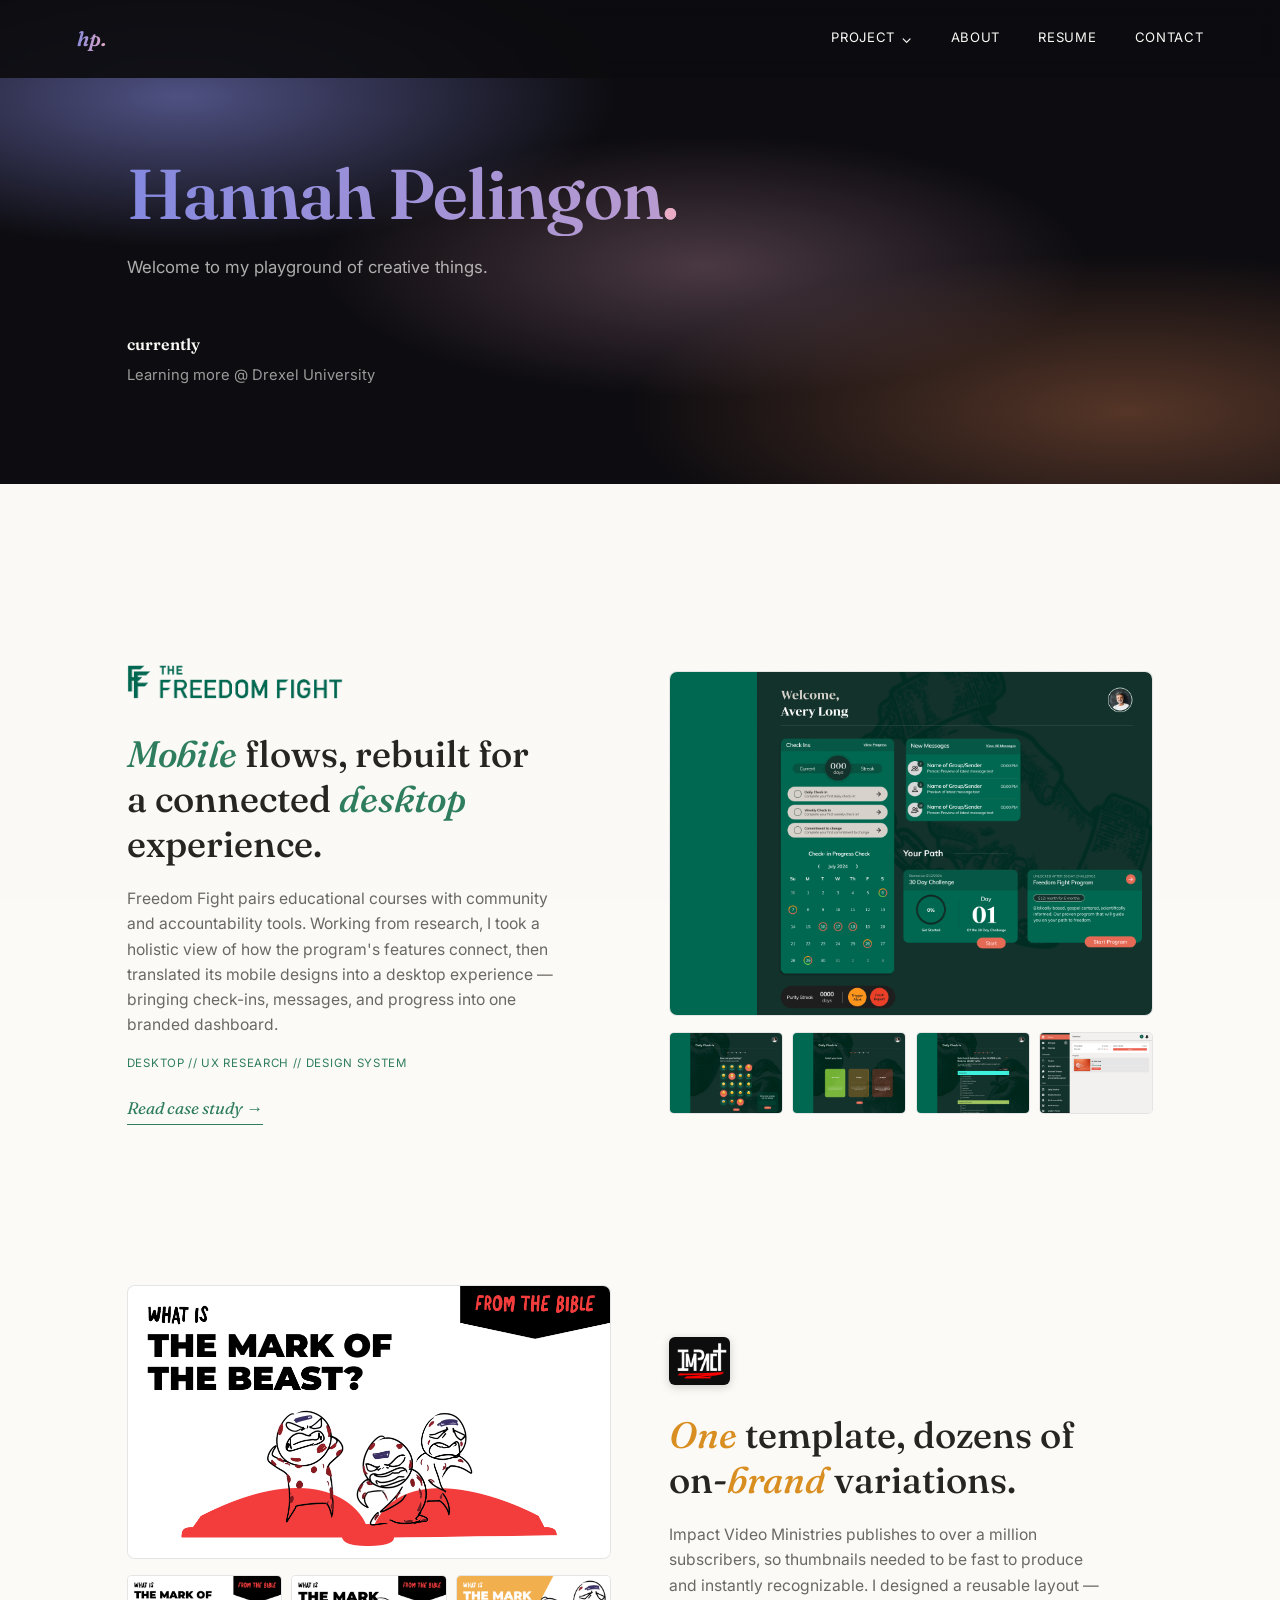
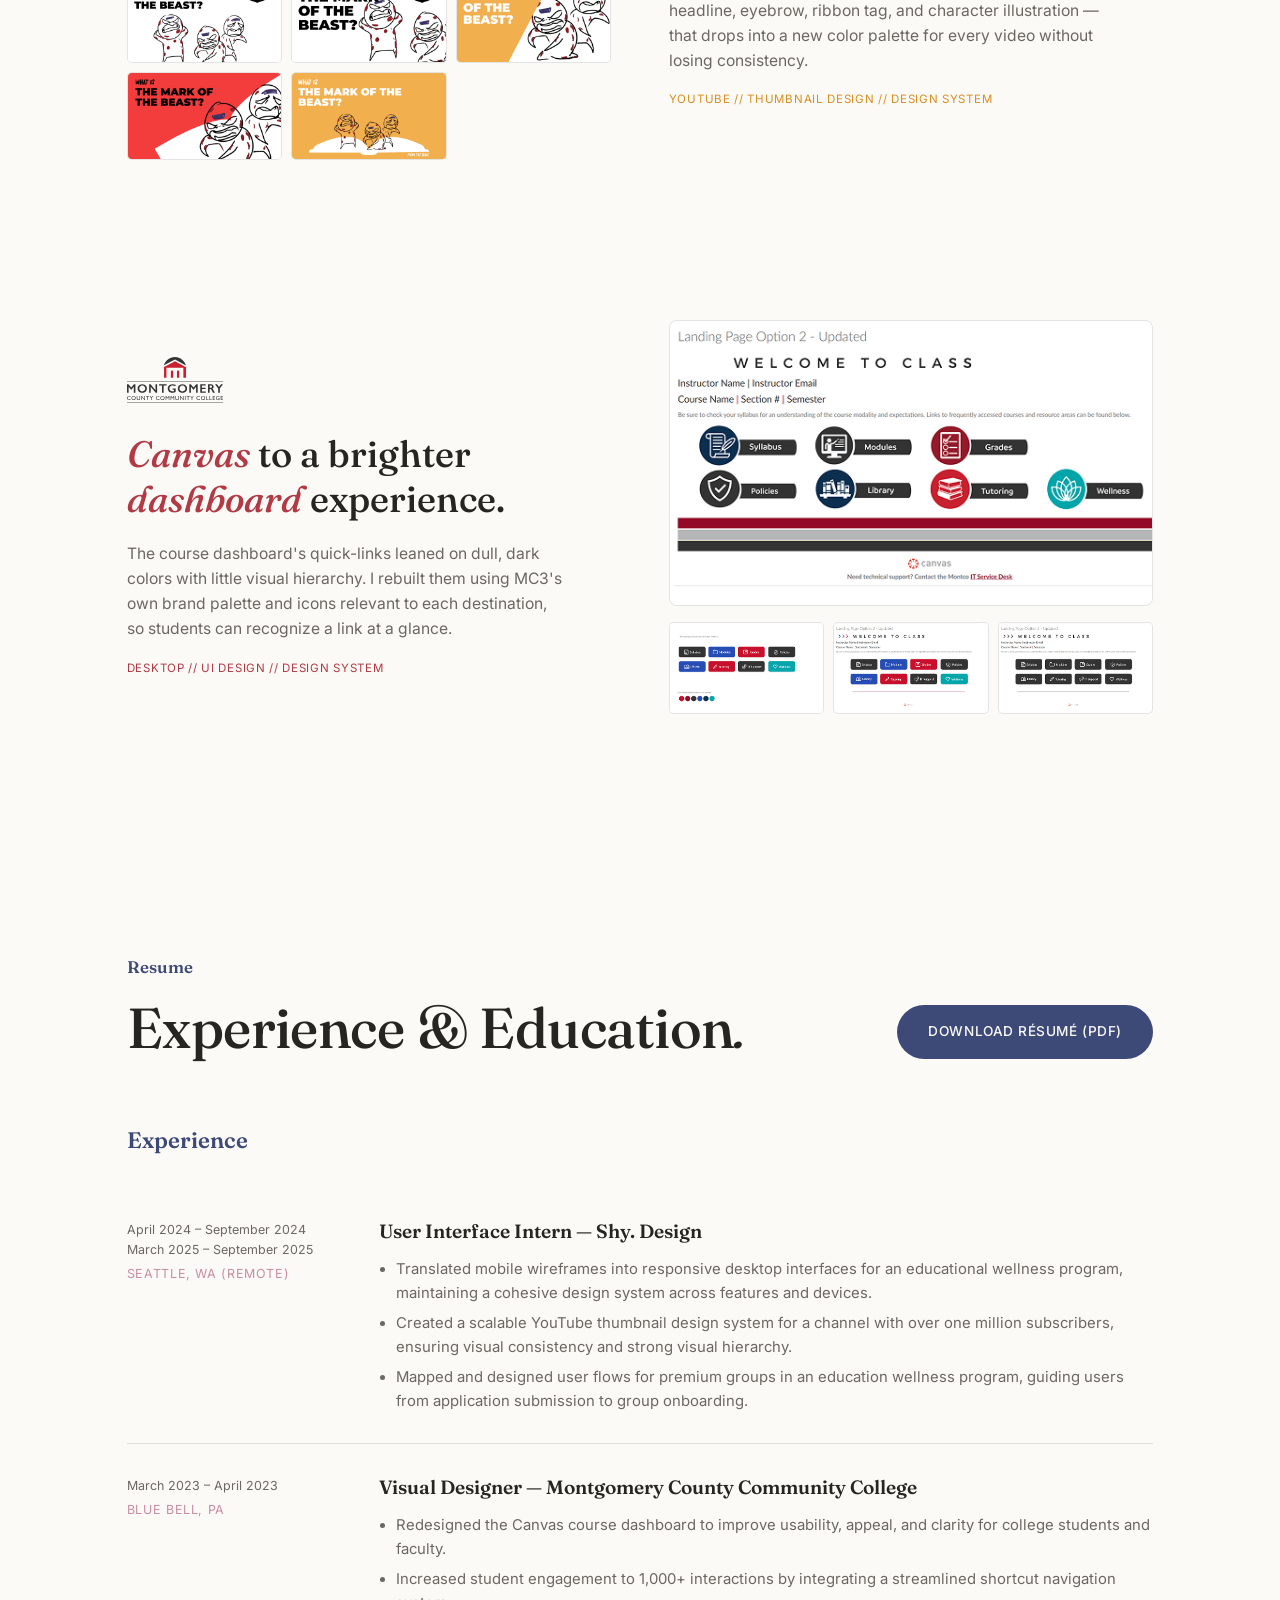
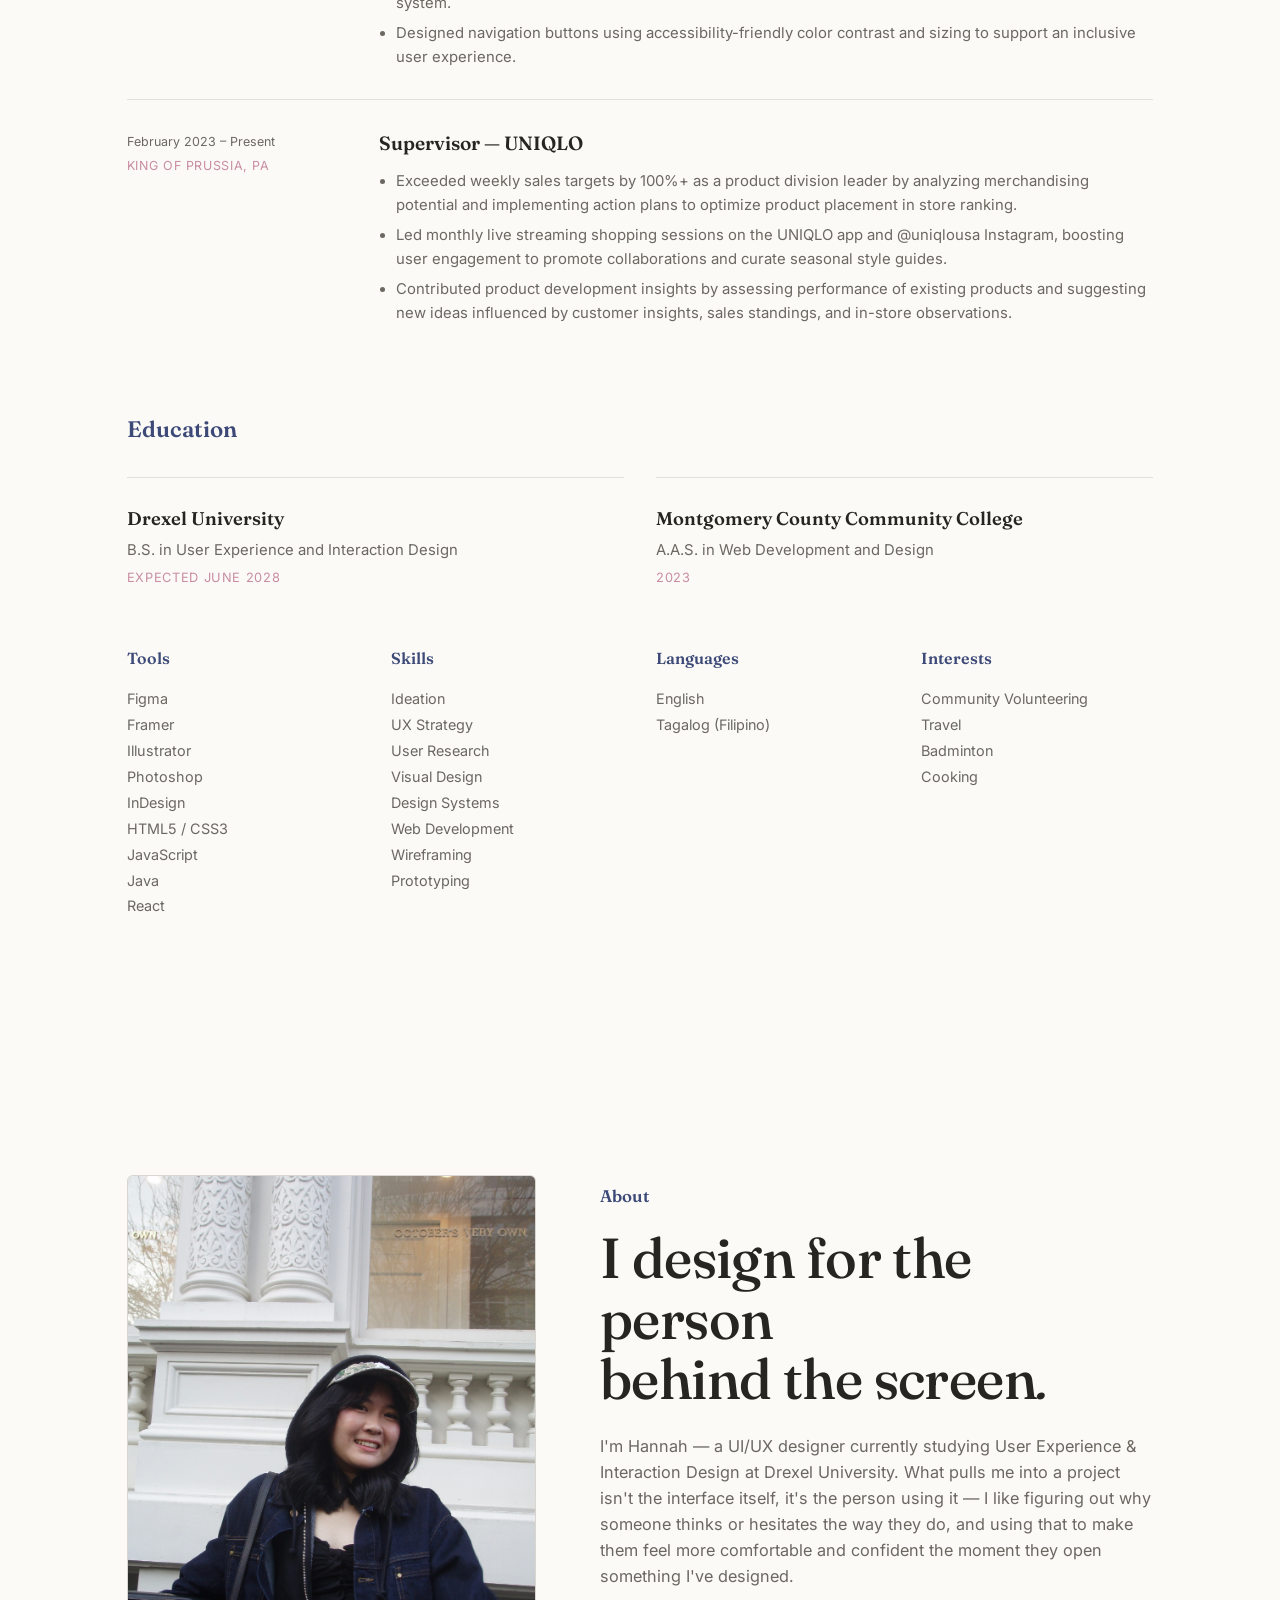
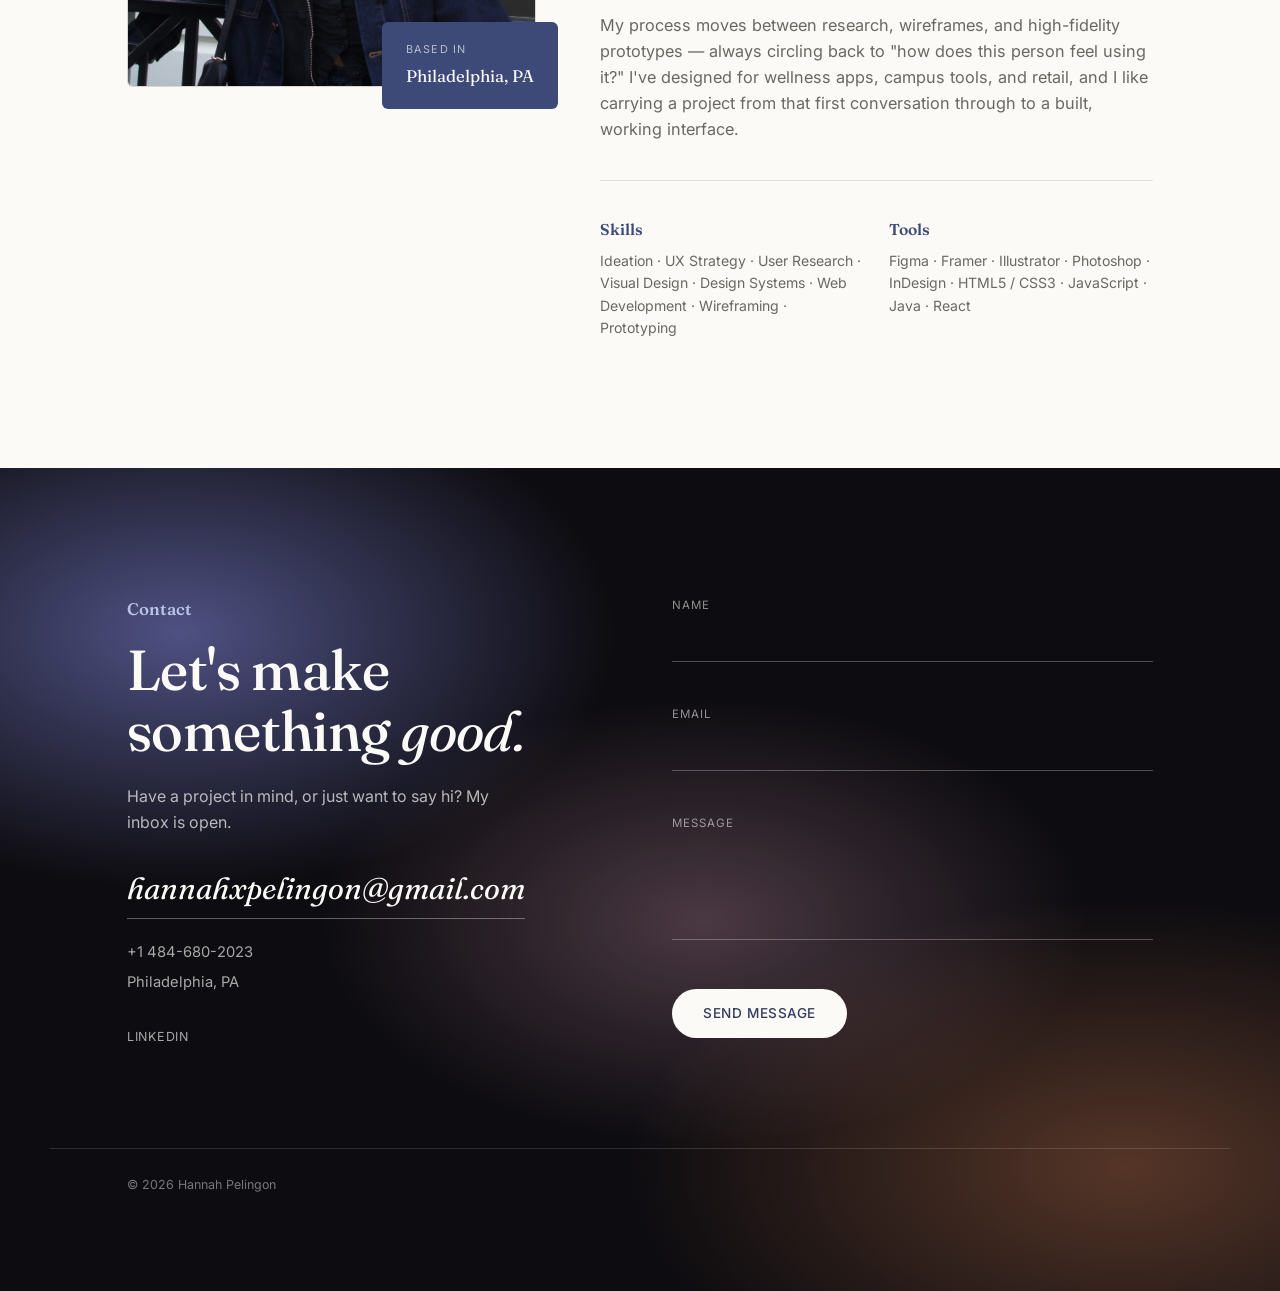
==== commit a9d26d0d: "case study update" ====
--- a/index.html
+++ b/index.html
@@ -75,6 +75,7 @@
         branded dashboard.
       </p>
       <p class="project-tags">DESKTOP &#47;&#47; UX RESEARCH &#47;&#47; DESIGN SYSTEM</p>
+      <a href="case-study-freedom-fight.html" class="project-link">Read case study &rarr;</a>
     </div>
     <div class="project-media">
       <a href="assets/work/freedom-fight/01-dashboard-home.png" class="project-media-frame">
--- a/css/style.css
+++ b/css/style.css
@@ -160,6 +160,11 @@
   backdrop-filter: blur(10px);
   transition: padding 0.4s var(--ease), box-shadow 0.4s var(--ease);
 }
+
+section[id] {
+  scroll-margin-top: 110px;
+}
+
 .nav.scrolled {
   padding: 0.9rem var(--gutter);
   box-shadow: 0 1px 0 var(--dark-line);
@@ -310,7 +315,7 @@
   font-family: var(--serif);
   font-weight: 600;
   font-size: clamp(2.4rem, 6vw, 4.4rem);
-  line-height: 1.05;
+  line-height: 1.20;
   letter-spacing: -0.01em;
   margin-bottom: 1.1rem;
   background-image: var(--gradient-hero);
@@ -932,6 +937,7 @@
   .nav-dropdown.open .nav-dropdown-menu {
     max-height: 220px;
     padding: 0.3rem 0;
+    transform: none;
   }
 
   .nav-toggle { display: flex; z-index: 101; }
@@ -955,3 +961,16 @@
   .facts-grid { grid-template-columns: 1fr; gap: 1.8rem; }
   .project-gallery { grid-template-columns: repeat(3, 1fr); gap: 0.4rem; }
 }
+
+.project-link {
+  display: inline-block;
+  margin-top: 1.4rem;
+  font-family: var(--serif);
+  font-style: italic;
+  font-size: 1.05rem;
+  color: var(--accent);
+  border-bottom: 1px solid currentColor;
+  padding-bottom: 2px;
+  transition: transform 0.4s var(--ease);
+}
+.project-link:hover { transform: translateX(4px); }
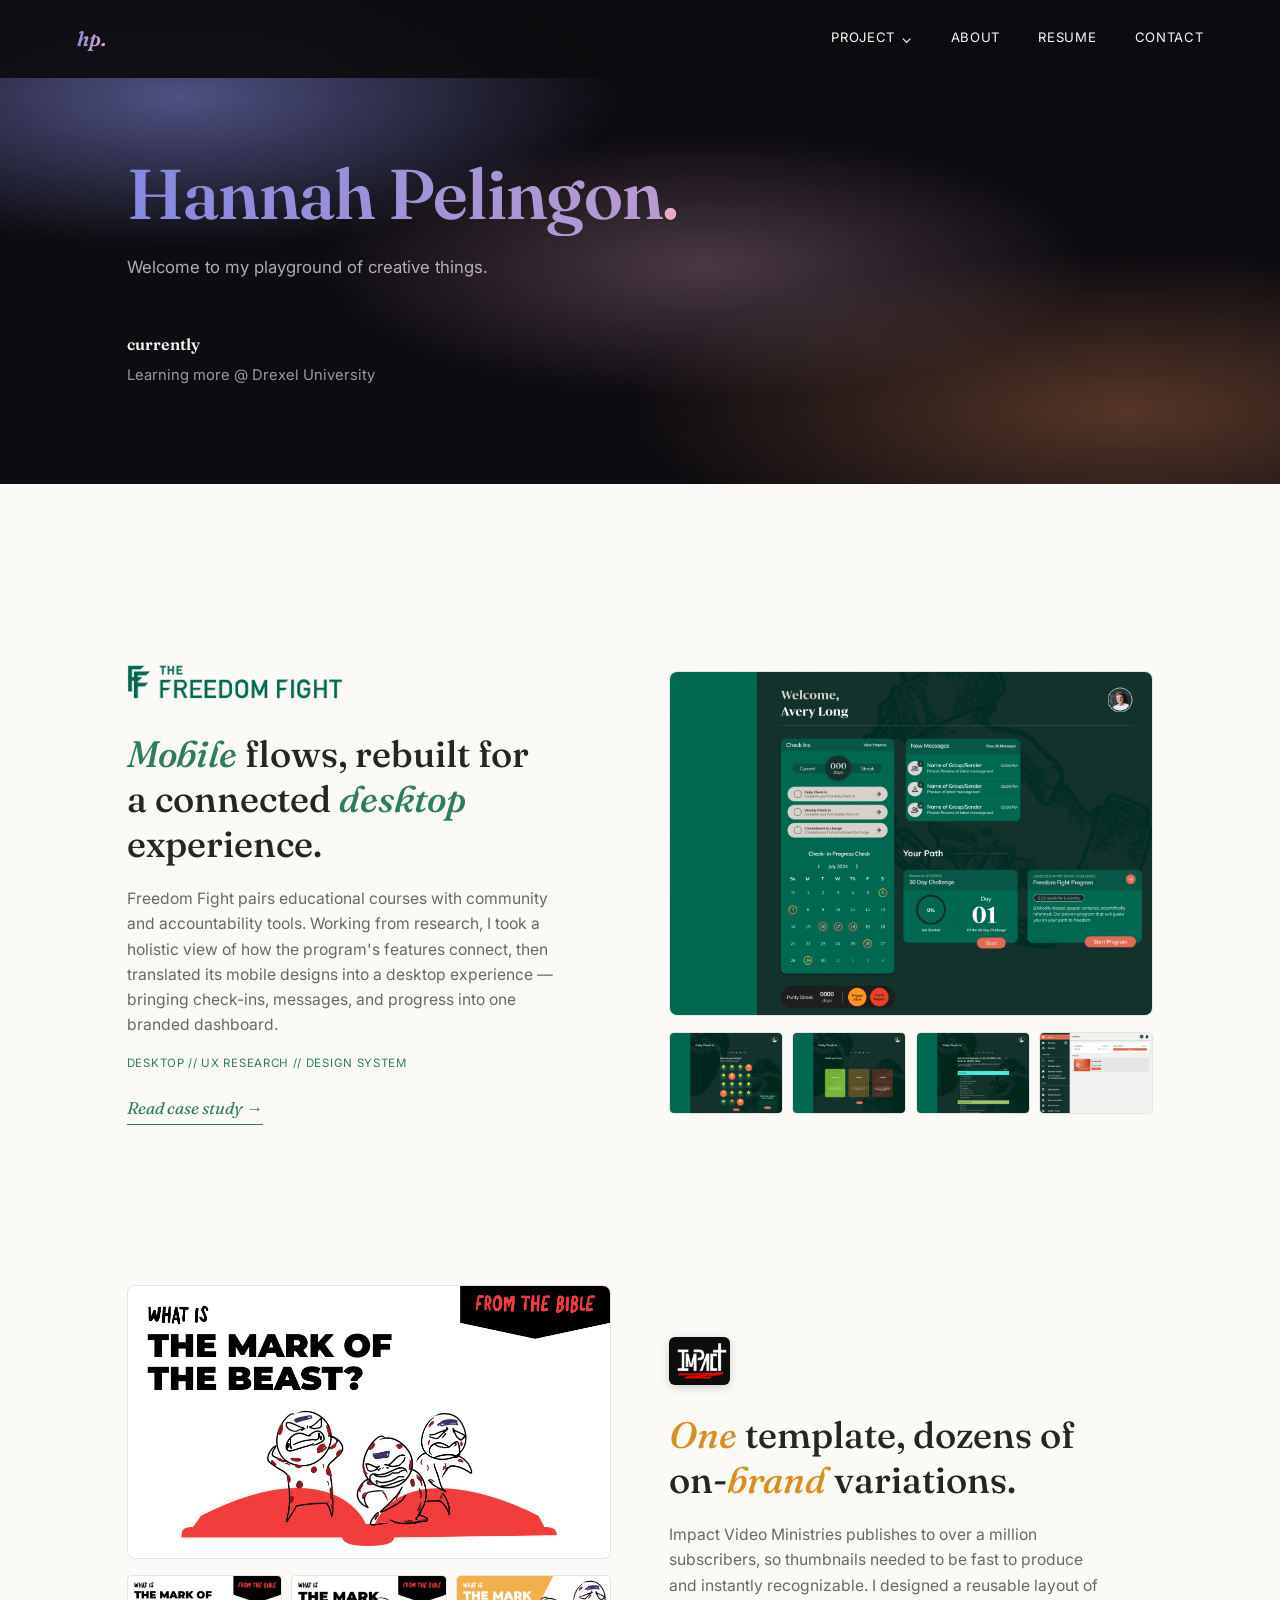
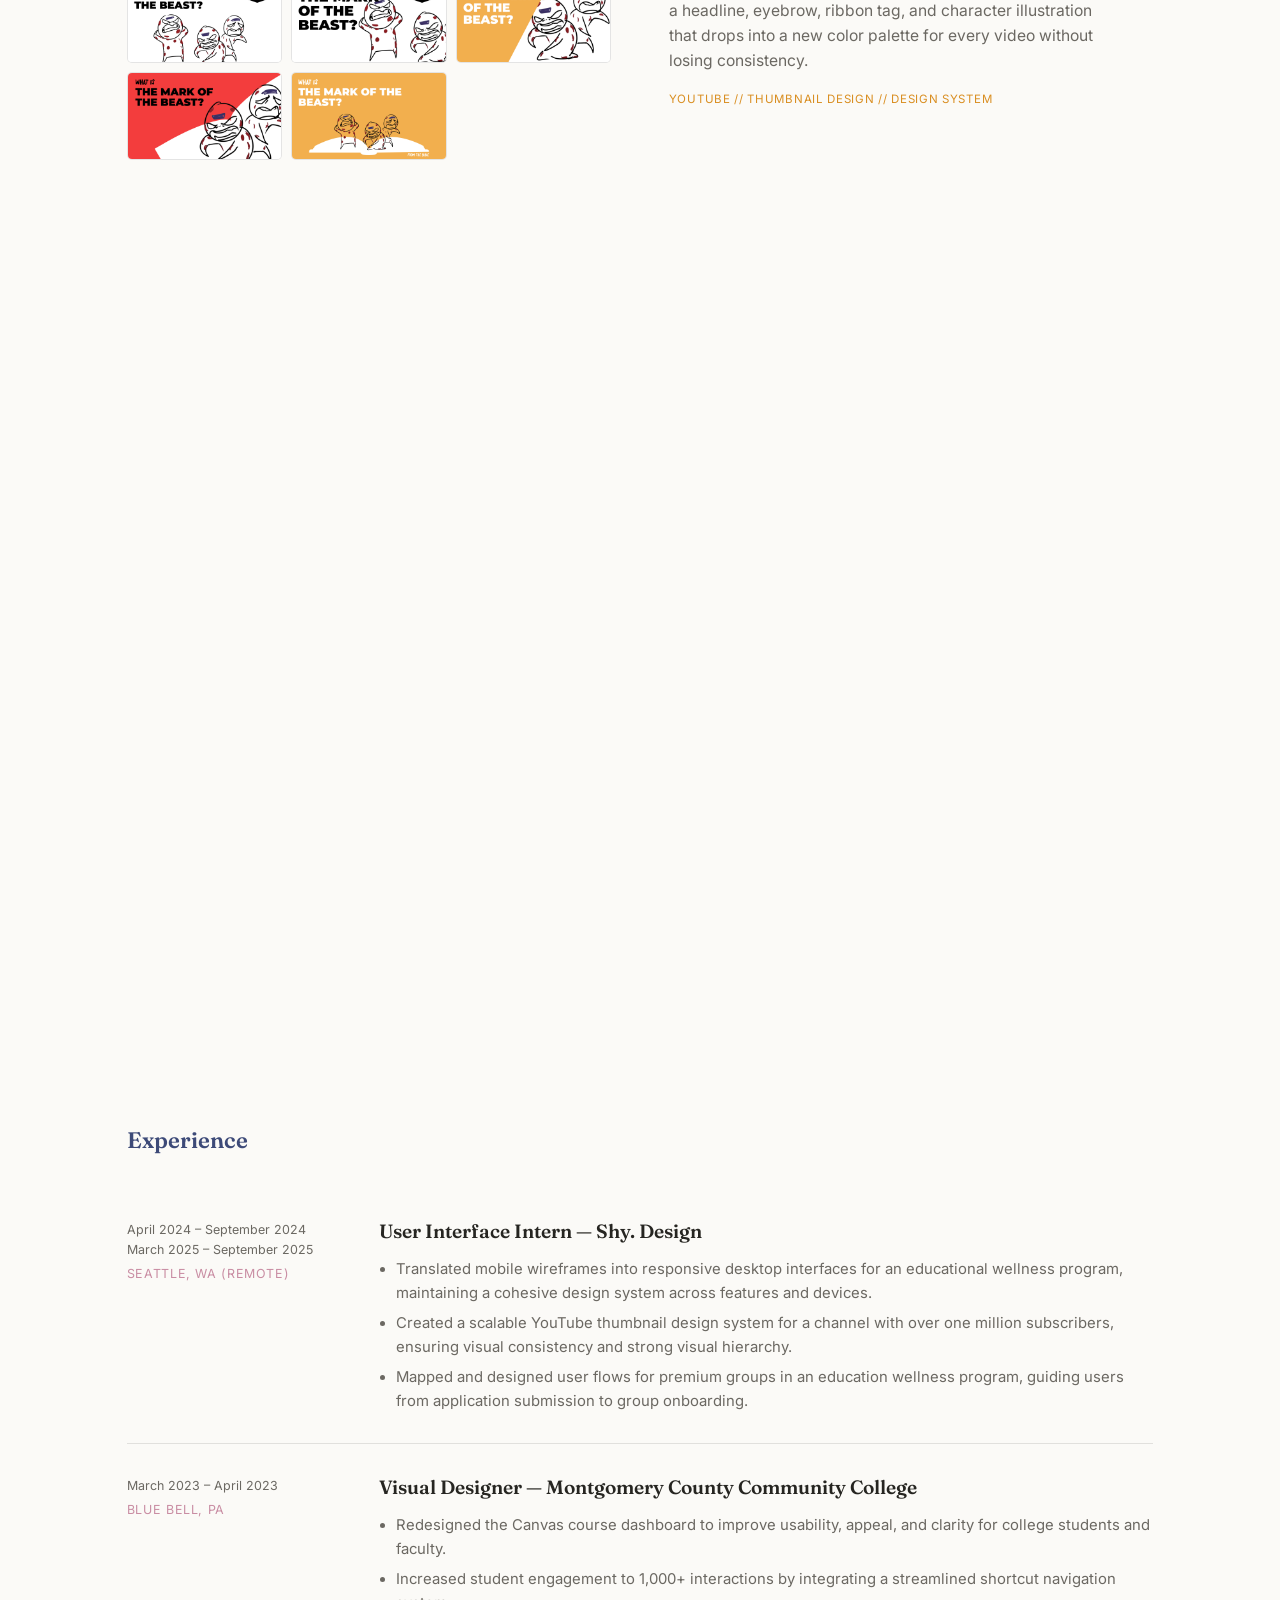
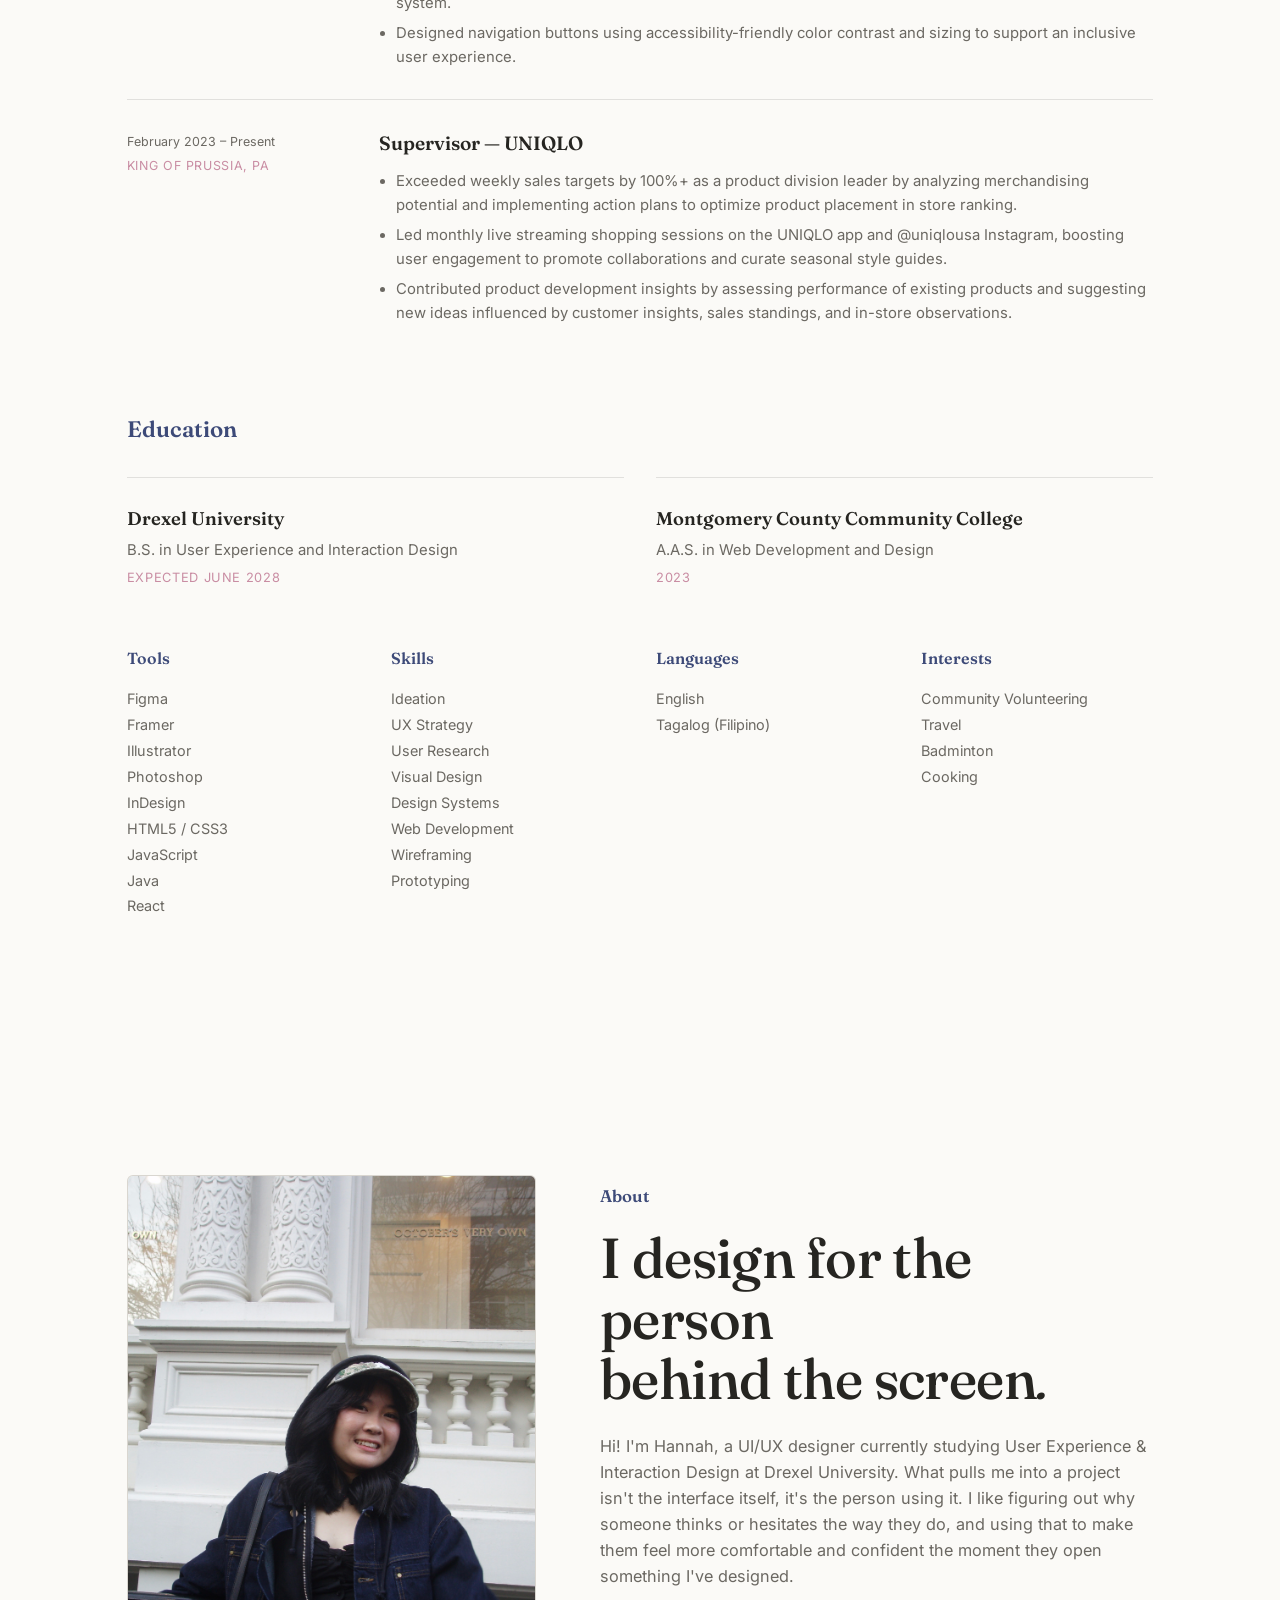
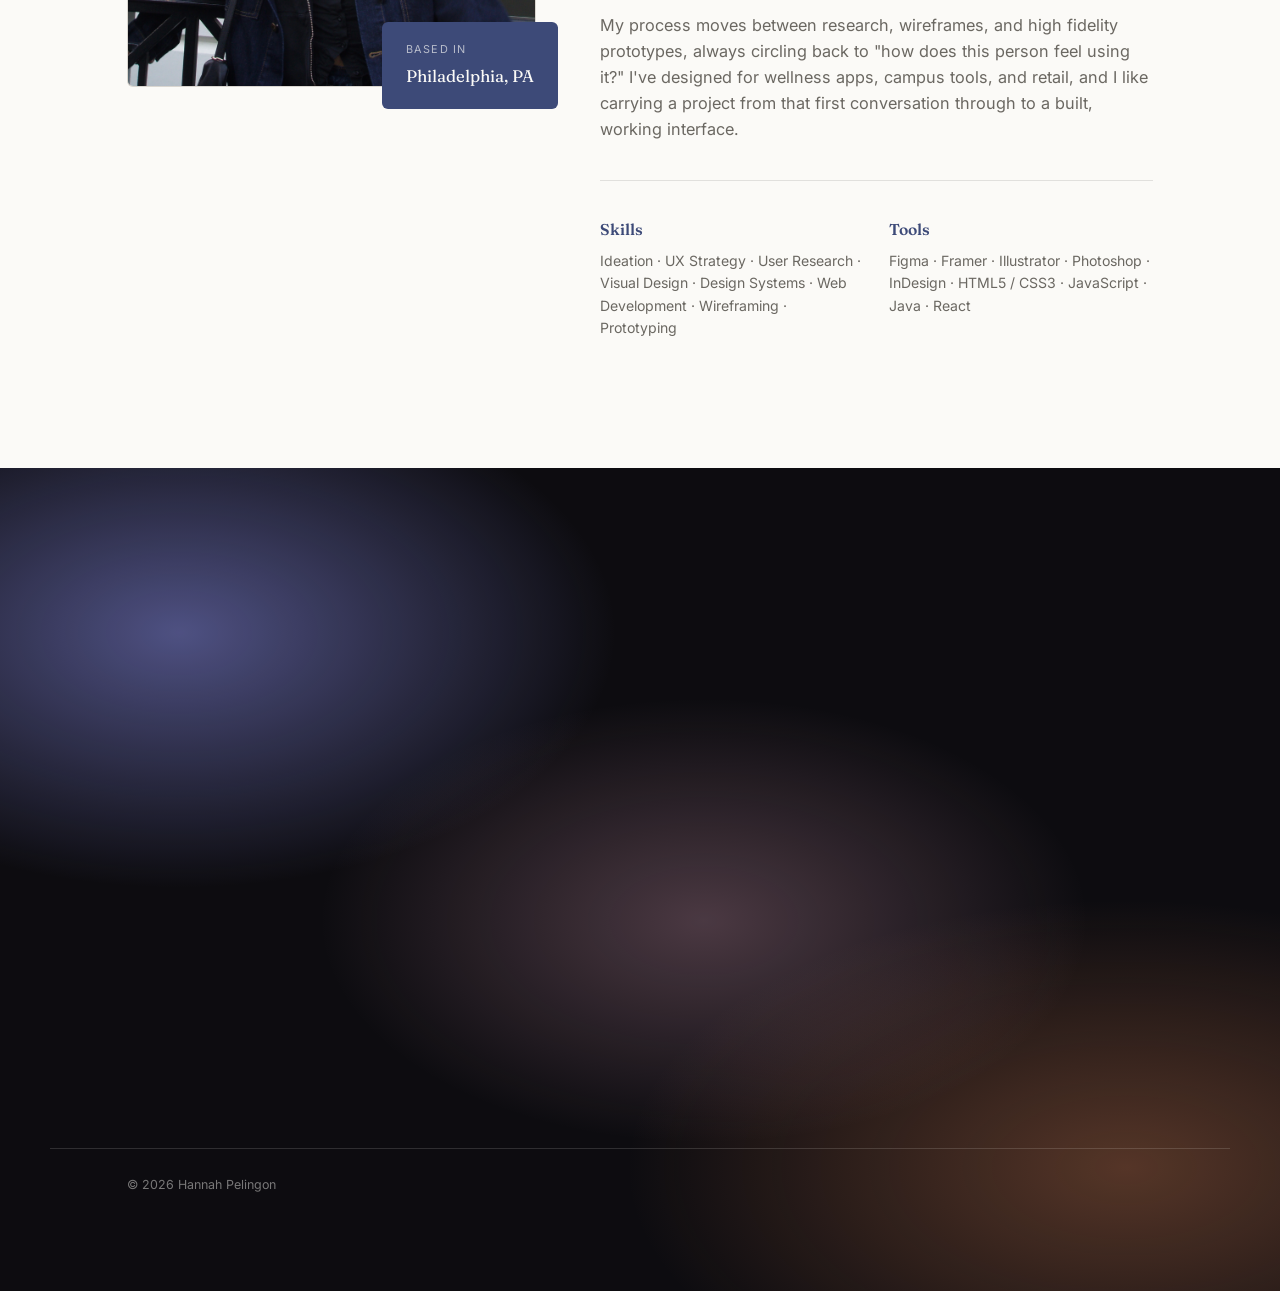
==== commit c63783da: "desc updates" ====
--- a/index.html
+++ b/index.html
@@ -110,8 +110,8 @@
       </h3>
       <p class="project-desc">
         Impact Video Ministries publishes to over a million subscribers, so thumbnails needed to be
-        fast to produce and instantly recognizable. I designed a reusable layout — headline, eyebrow,
-        ribbon tag, and character illustration — that drops into a new color palette for every video
+        fast to produce and instantly recognizable. I designed a reusable layout of a headline, eyebrow,
+        ribbon tag, and character illustration that drops into a new color palette for every video
         without losing consistency.
       </p>
       <p class="project-tags">YOUTUBE &#47;&#47; THUMBNAIL DESIGN &#47;&#47; DESIGN SYSTEM</p>
@@ -302,13 +302,13 @@
         I design for the person<br> behind the screen<span class="italic">.</span>
       </h2>
       <p class="about-text">
-        I'm Hannah — a UI/UX designer currently studying User Experience &amp; Interaction Design
+        Hi! I'm Hannah, a UI/UX designer currently studying User Experience &amp; Interaction Design
         at Drexel University. What pulls me into a project isn't the interface itself, it's the person
-        using it — I like figuring out why someone thinks or hesitates the way they do, and using that
+        using it. I like figuring out why someone thinks or hesitates the way they do, and using that
         to make them feel more comfortable and confident the moment they open something I've designed.
       </p>
       <p class="about-text">
-        My process moves between research, wireframes, and high-fidelity prototypes — always circling
+        My process moves between research, wireframes, and high fidelity prototypes, always circling
         back to "how does this person feel using it?" I've designed for wellness apps, campus tools,
         and retail, and I like carrying a project from that first conversation through to a built,
         working interface.
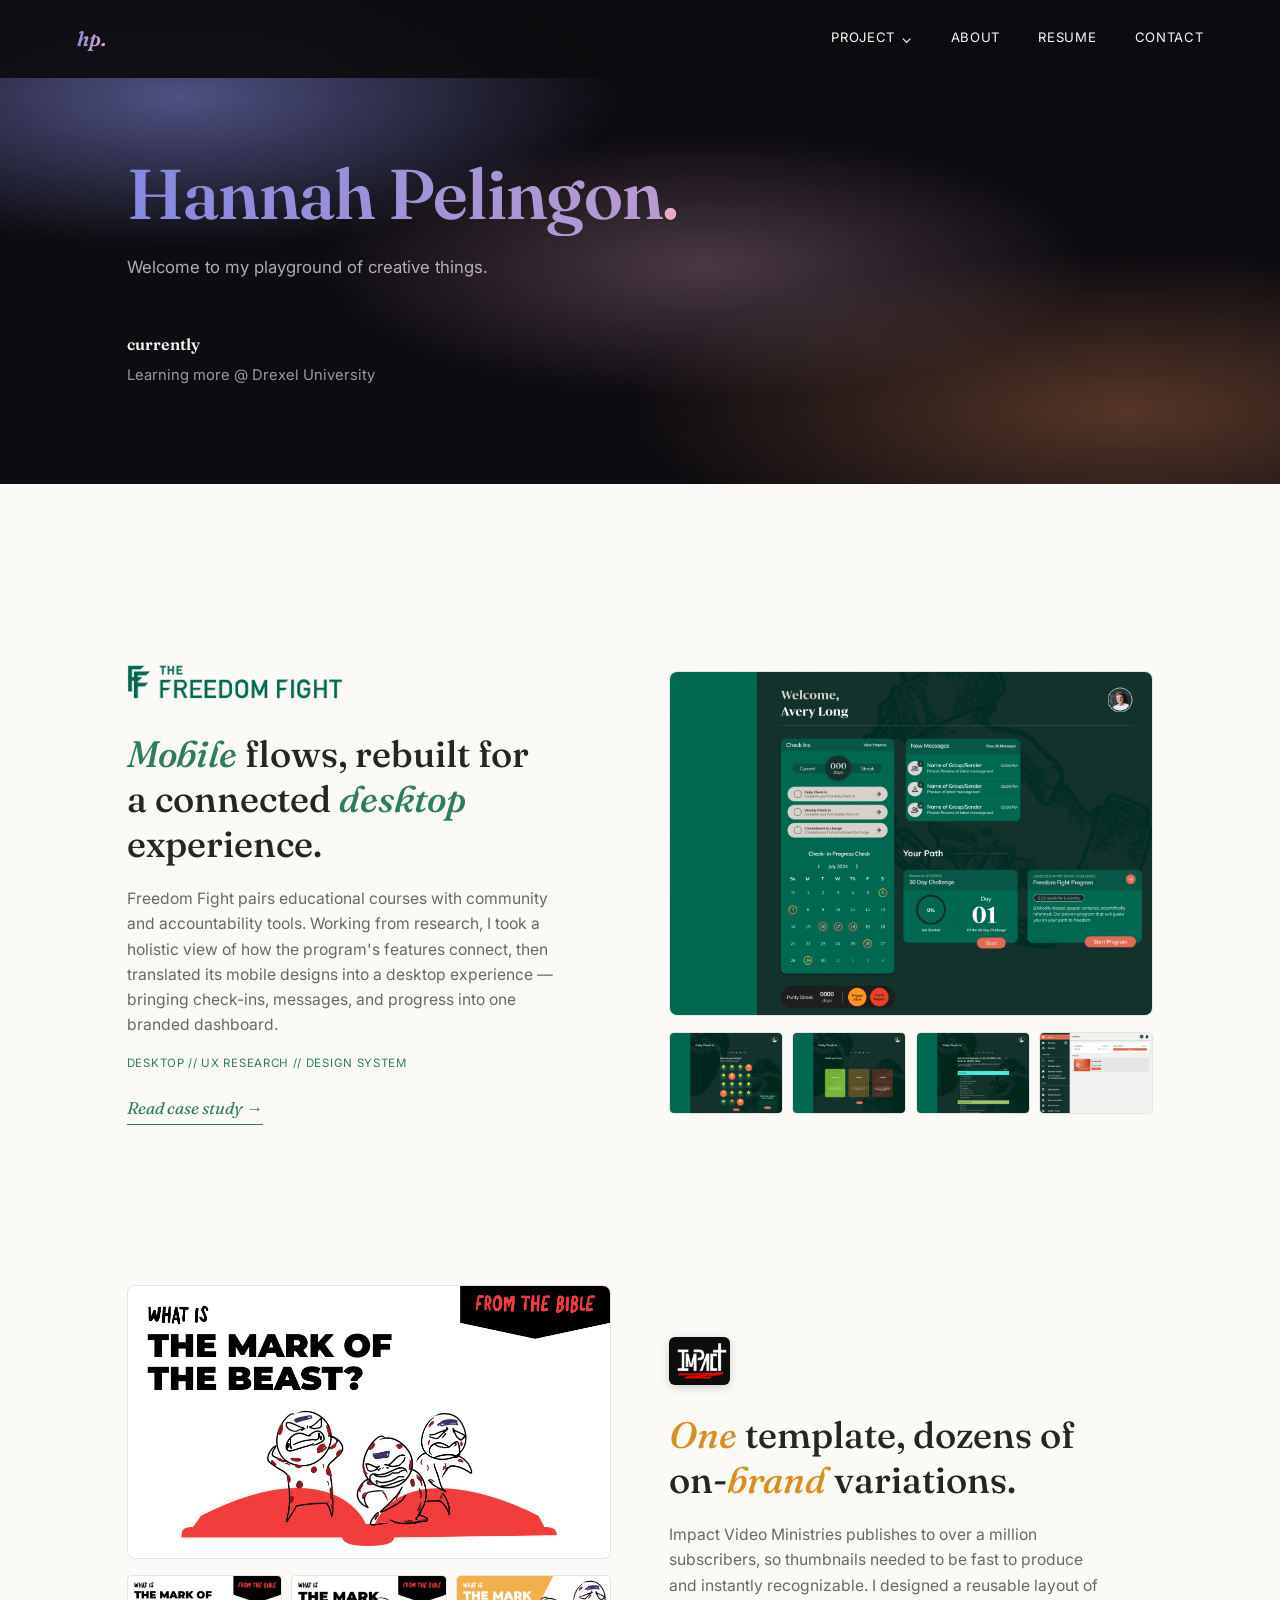
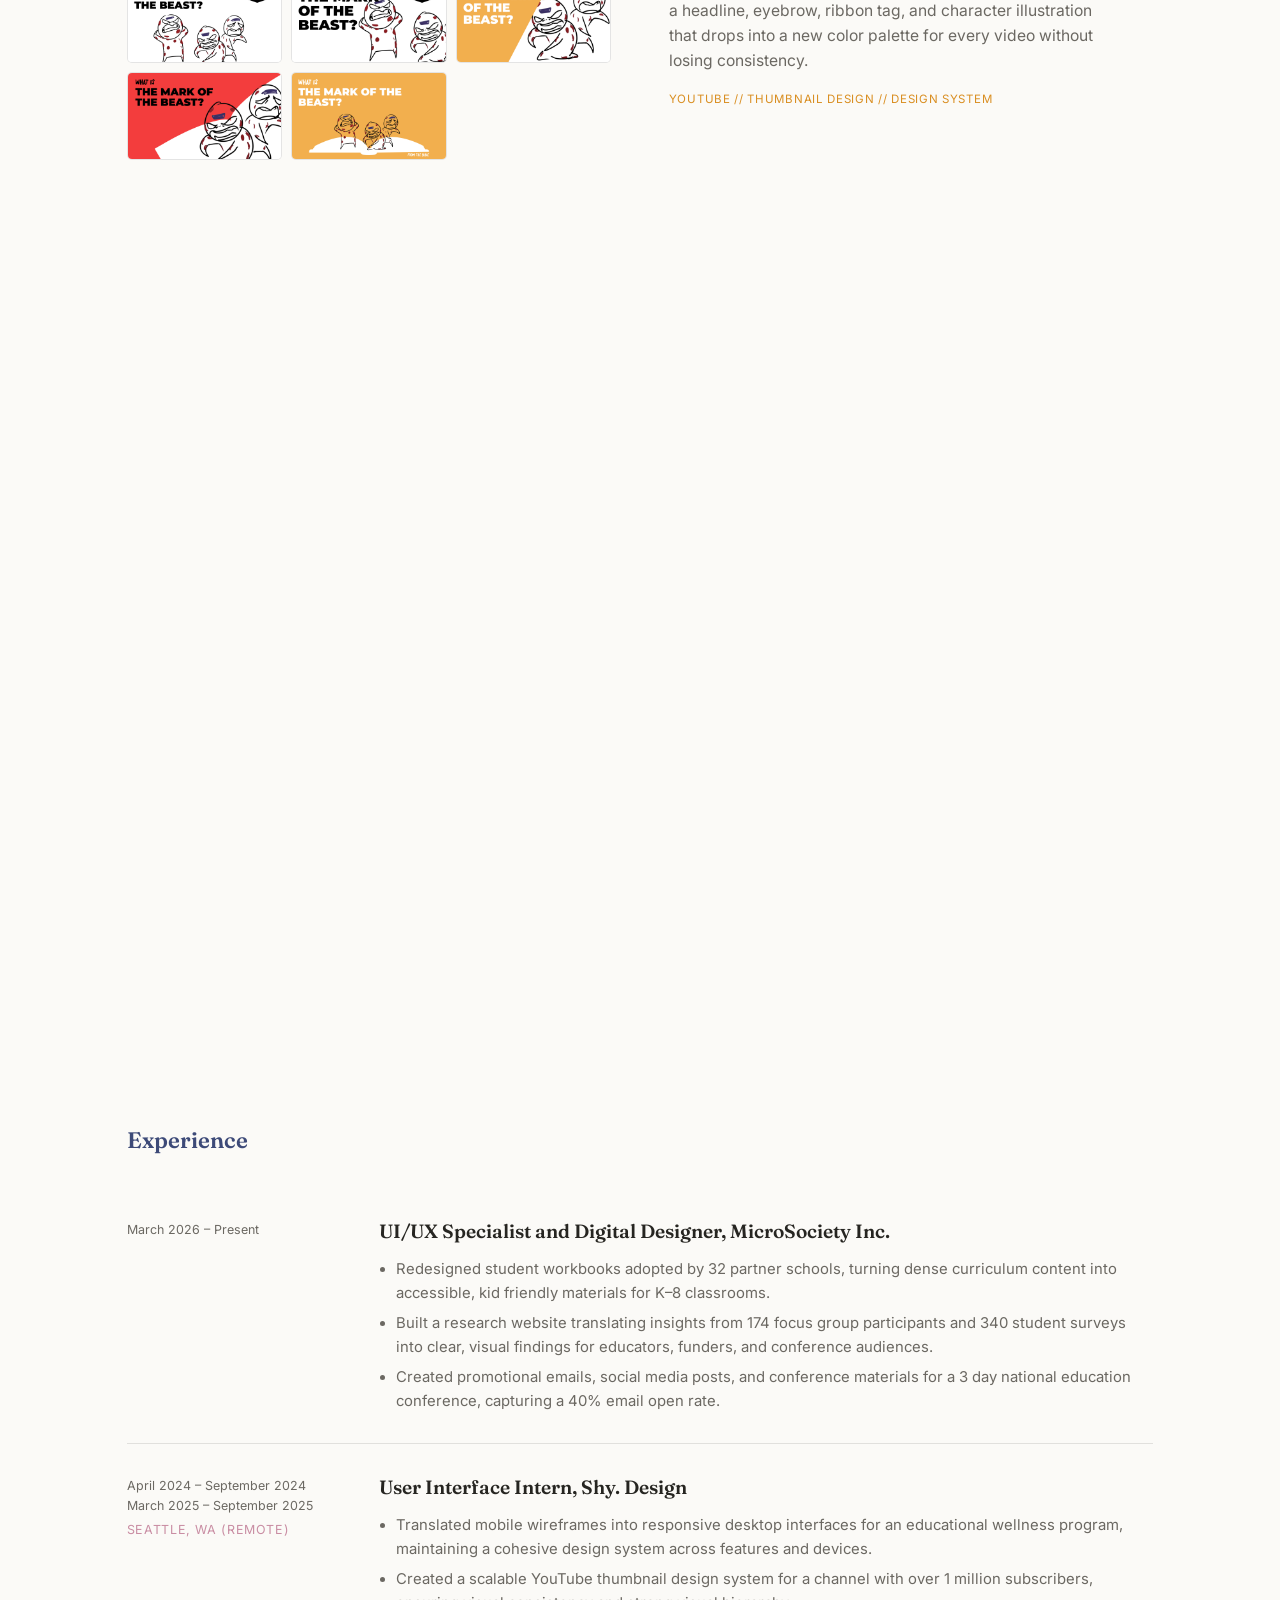
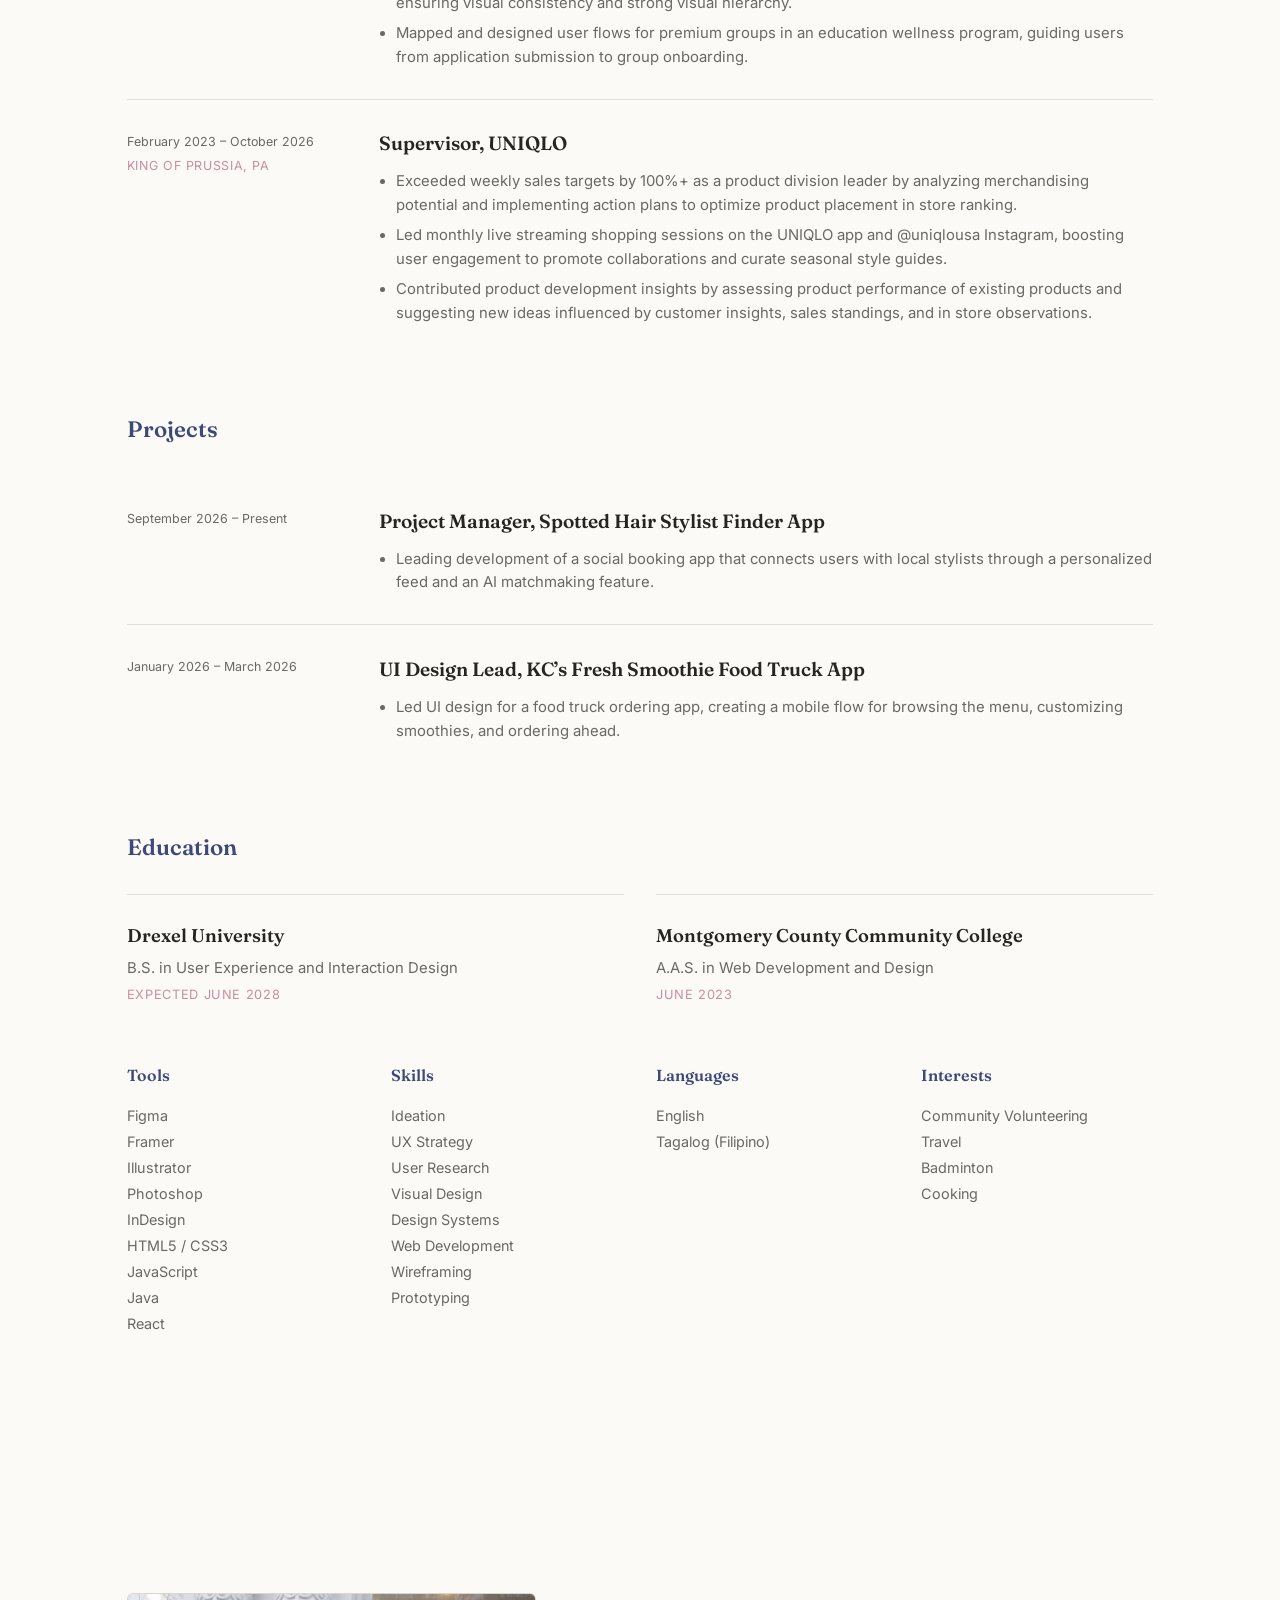
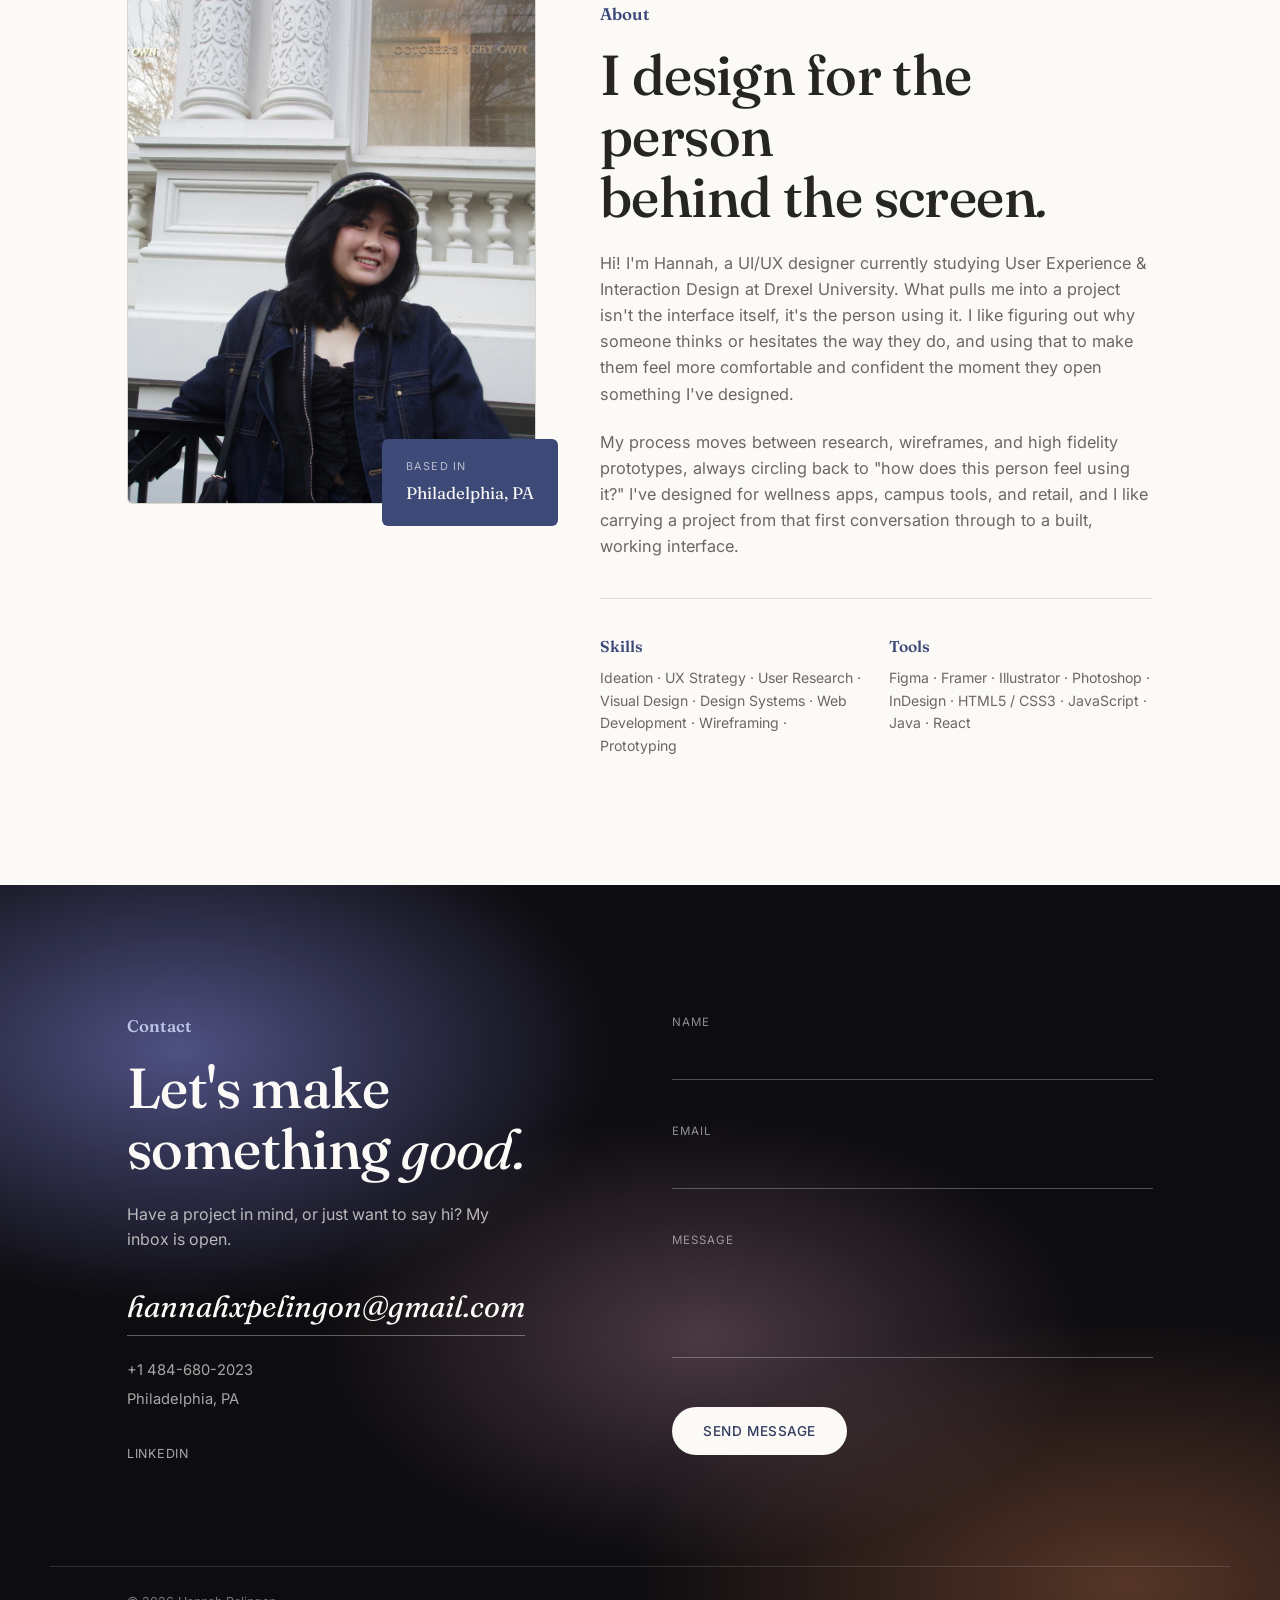
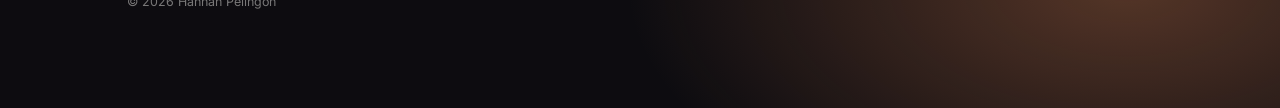
==== commit 0841afb0: "resume update" ====
--- a/index.html
+++ b/index.html
@@ -191,9 +191,23 @@
       </a>
     </div>
 
-    <!-- Experience -->
+        <!-- Experience -->
     <div class="resume-block" data-reveal>
       <h3 class="resume-block-title">Experience</h3>
+
+      <div class="timeline-item">
+        <div class="timeline-meta">
+          <p class="timeline-date">March 2026 – Present</p>
+        </div>
+        <div>
+          <h4 class="timeline-title">UI/UX Specialist and Digital Designer, MicroSociety Inc.</h4>
+          <ul class="timeline-list">
+            <li>Redesigned student workbooks adopted by 32 partner schools, turning dense curriculum content into accessible, kid friendly materials for K–8 classrooms.</li>
+            <li>Built a research website translating insights from 174 focus group participants and 340 student surveys into clear, visual findings for educators, funders, and conference audiences.</li>
+            <li>Created promotional emails, social media posts, and conference materials for a 3 day national education conference, capturing a 40% email open rate.</li>
+          </ul>
+        </div>
+      </div>
 
       <div class="timeline-item">
         <div class="timeline-meta">
@@ -201,10 +215,10 @@
           <p class="timeline-loc">Seattle, WA (Remote)</p>
         </div>
         <div>
-          <h4 class="timeline-title">User Interface Intern — Shy. Design</h4>
+          <h4 class="timeline-title">User Interface Intern, Shy. Design</h4>
           <ul class="timeline-list">
             <li>Translated mobile wireframes into responsive desktop interfaces for an educational wellness program, maintaining a cohesive design system across features and devices.</li>
-            <li>Created a scalable YouTube thumbnail design system for a channel with over one million subscribers, ensuring visual consistency and strong visual hierarchy.</li>
+            <li>Created a scalable YouTube thumbnail design system for a channel with over 1 million subscribers, ensuring visual consistency and strong visual hierarchy.</li>
             <li>Mapped and designed user flows for premium groups in an education wellness program, guiding users from application submission to group onboarding.</li>
           </ul>
         </div>
@@ -212,30 +226,44 @@
 
       <div class="timeline-item">
         <div class="timeline-meta">
-          <p class="timeline-date">March 2023 – April 2023</p>
-          <p class="timeline-loc">Blue Bell, PA</p>
-        </div>
-        <div>
-          <h4 class="timeline-title">Visual Designer — Montgomery County Community College</h4>
-          <ul class="timeline-list">
-            <li>Redesigned the Canvas course dashboard to improve usability, appeal, and clarity for college students and faculty.</li>
-            <li>Increased student engagement to 1,000+ interactions by integrating a streamlined shortcut navigation system.</li>
-            <li>Designed navigation buttons using accessibility-friendly color contrast and sizing to support an inclusive user experience.</li>
-          </ul>
-        </div>
-      </div>
-
-      <div class="timeline-item">
-        <div class="timeline-meta">
-          <p class="timeline-date">February 2023 – Present</p>
+          <p class="timeline-date">February 2023 – October 2026</p>
           <p class="timeline-loc">King of Prussia, PA</p>
         </div>
         <div>
-          <h4 class="timeline-title">Supervisor — UNIQLO</h4>
+          <h4 class="timeline-title">Supervisor, UNIQLO</h4>
           <ul class="timeline-list">
             <li>Exceeded weekly sales targets by 100%+ as a product division leader by analyzing merchandising potential and implementing action plans to optimize product placement in store ranking.</li>
             <li>Led monthly live streaming shopping sessions on the UNIQLO app and @uniqlousa Instagram, boosting user engagement to promote collaborations and curate seasonal style guides.</li>
-            <li>Contributed product development insights by assessing performance of existing products and suggesting new ideas influenced by customer insights, sales standings, and in-store observations.</li>
+            <li>Contributed product development insights by assessing product performance of existing products and suggesting new ideas influenced by customer insights, sales standings, and in store observations.</li>
+          </ul>
+        </div>
+      </div>
+    </div>
+
+    <!-- Projects -->
+    <div class="resume-block" data-reveal>
+      <h3 class="resume-block-title">Projects</h3>
+
+      <div class="timeline-item">
+        <div class="timeline-meta">
+          <p class="timeline-date">September 2026 – Present</p>
+        </div>
+        <div>
+          <h4 class="timeline-title">Project Manager, Spotted Hair Stylist Finder App</h4>
+          <ul class="timeline-list">
+            <li>Leading development of a social booking app that connects users with local stylists through a personalized feed and an AI matchmaking feature.</li>
+          </ul>
+        </div>
+      </div>
+
+      <div class="timeline-item">
+        <div class="timeline-meta">
+          <p class="timeline-date">January 2026 – March 2026</p>
+        </div>
+        <div>
+          <h4 class="timeline-title">UI Design Lead, KC’s Fresh Smoothie Food Truck App</h4>
+          <ul class="timeline-list">
+            <li>Led UI design for a food truck ordering app, creating a mobile flow for browsing the menu, customizing smoothies, and ordering ahead.</li>
           </ul>
         </div>
       </div>
@@ -253,7 +281,7 @@
         <div class="edu-item">
           <p class="edu-school">Montgomery County Community College</p>
           <p class="edu-degree">A.A.S. in Web Development and Design</p>
-          <p class="edu-date">2023</p>
+          <p class="edu-date">June 2023</p>
         </div>
       </div>
     </div>
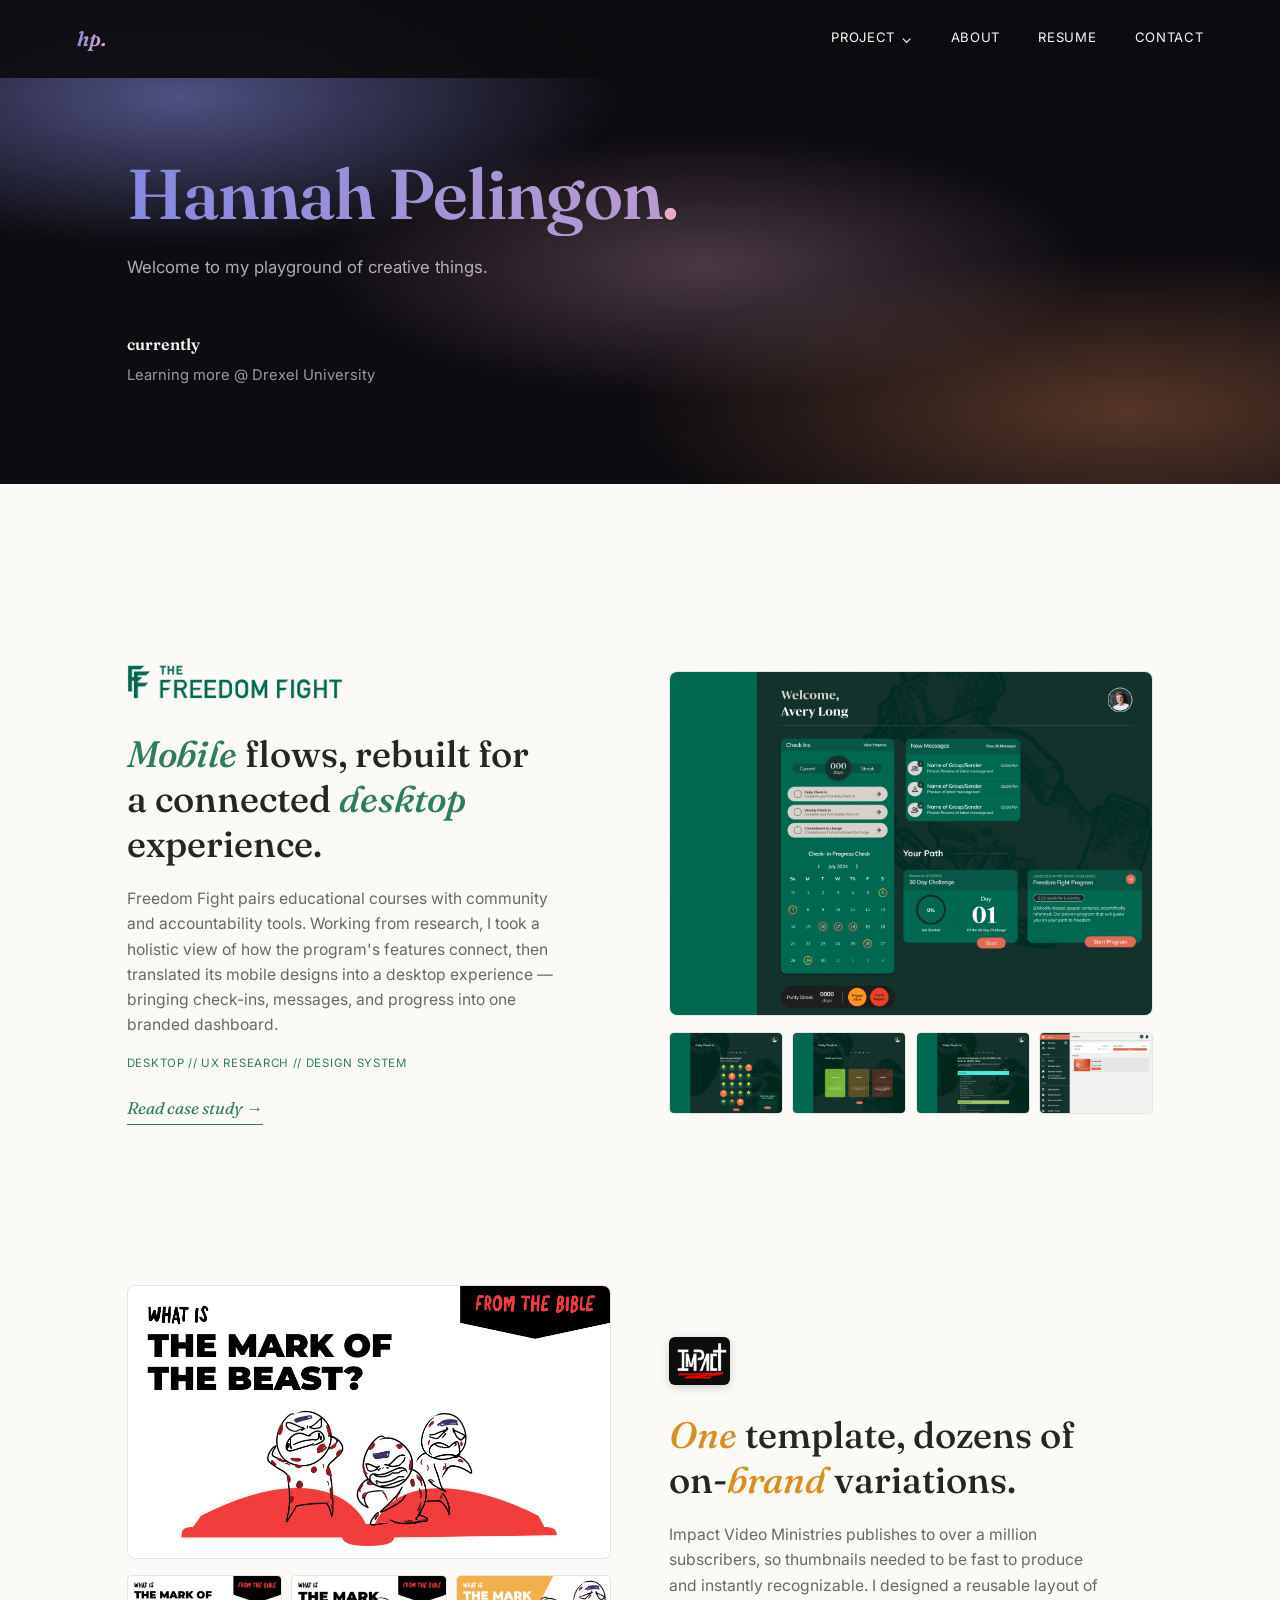
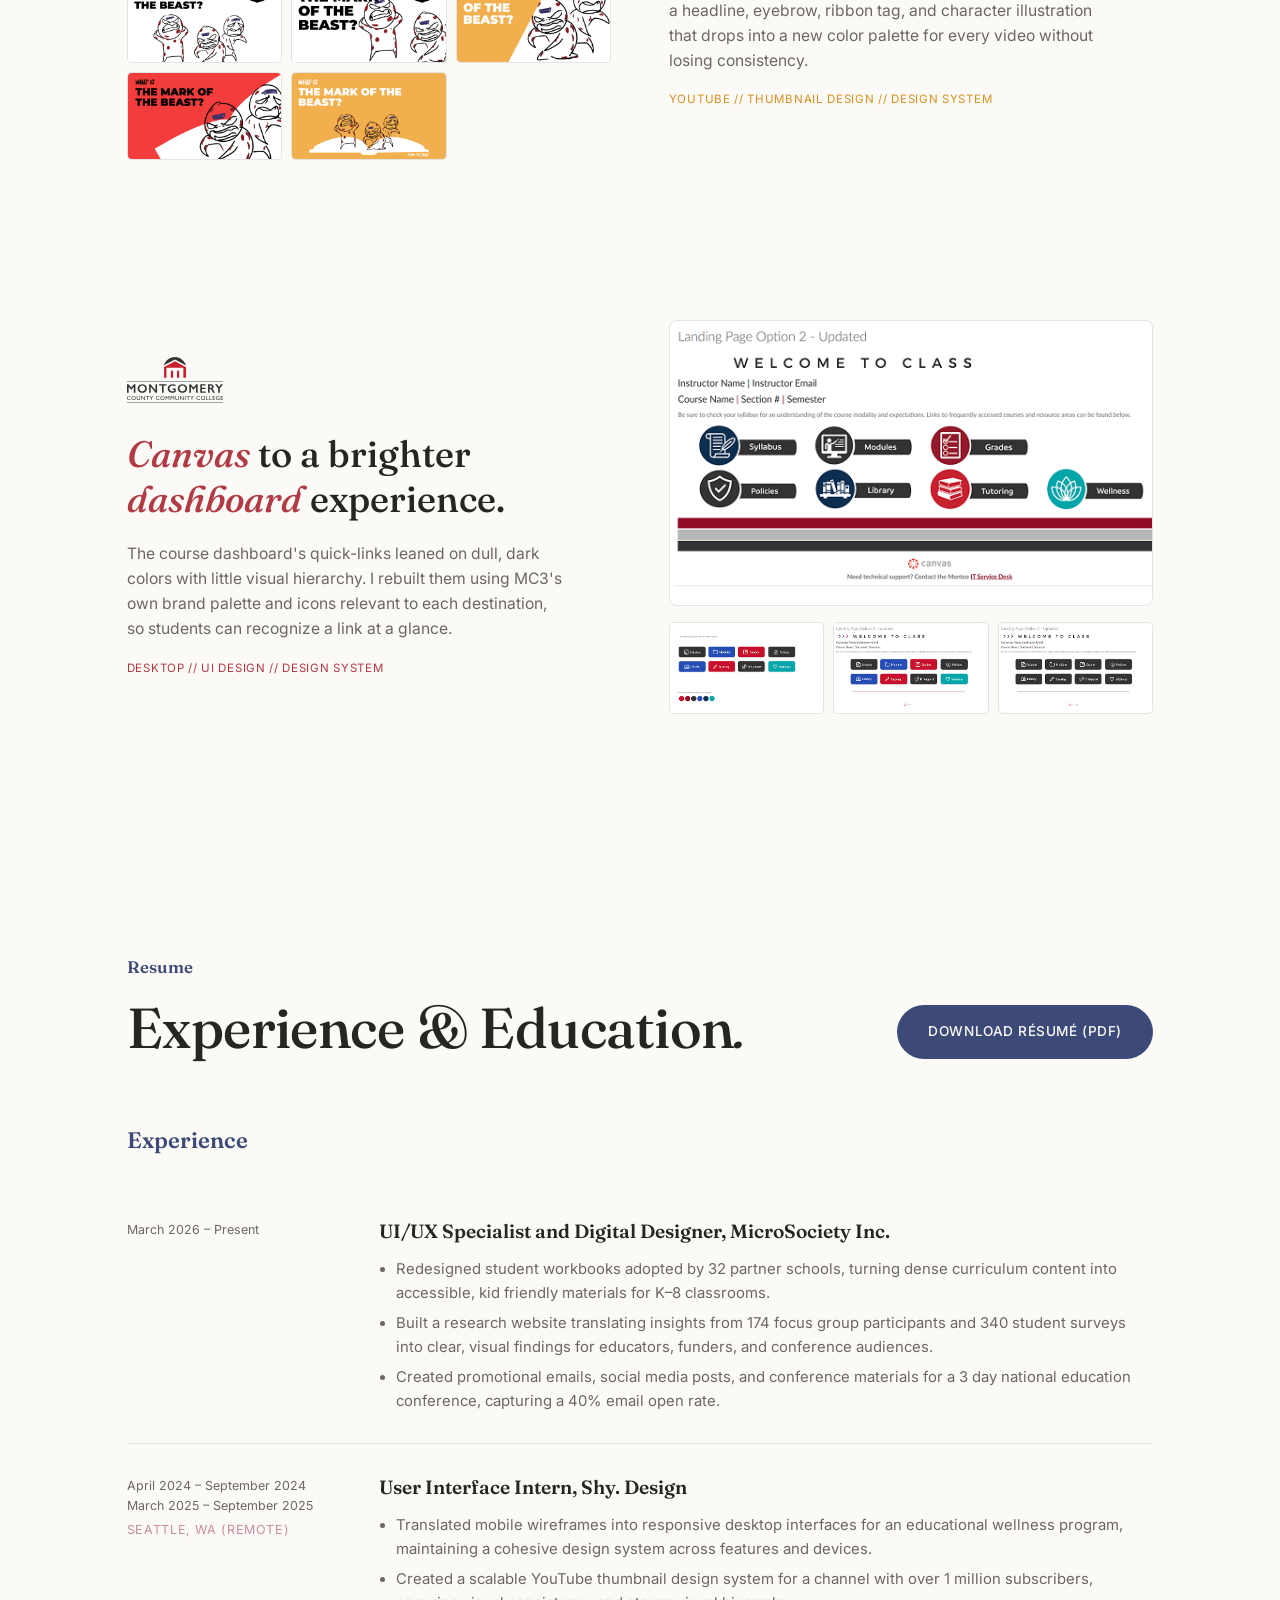
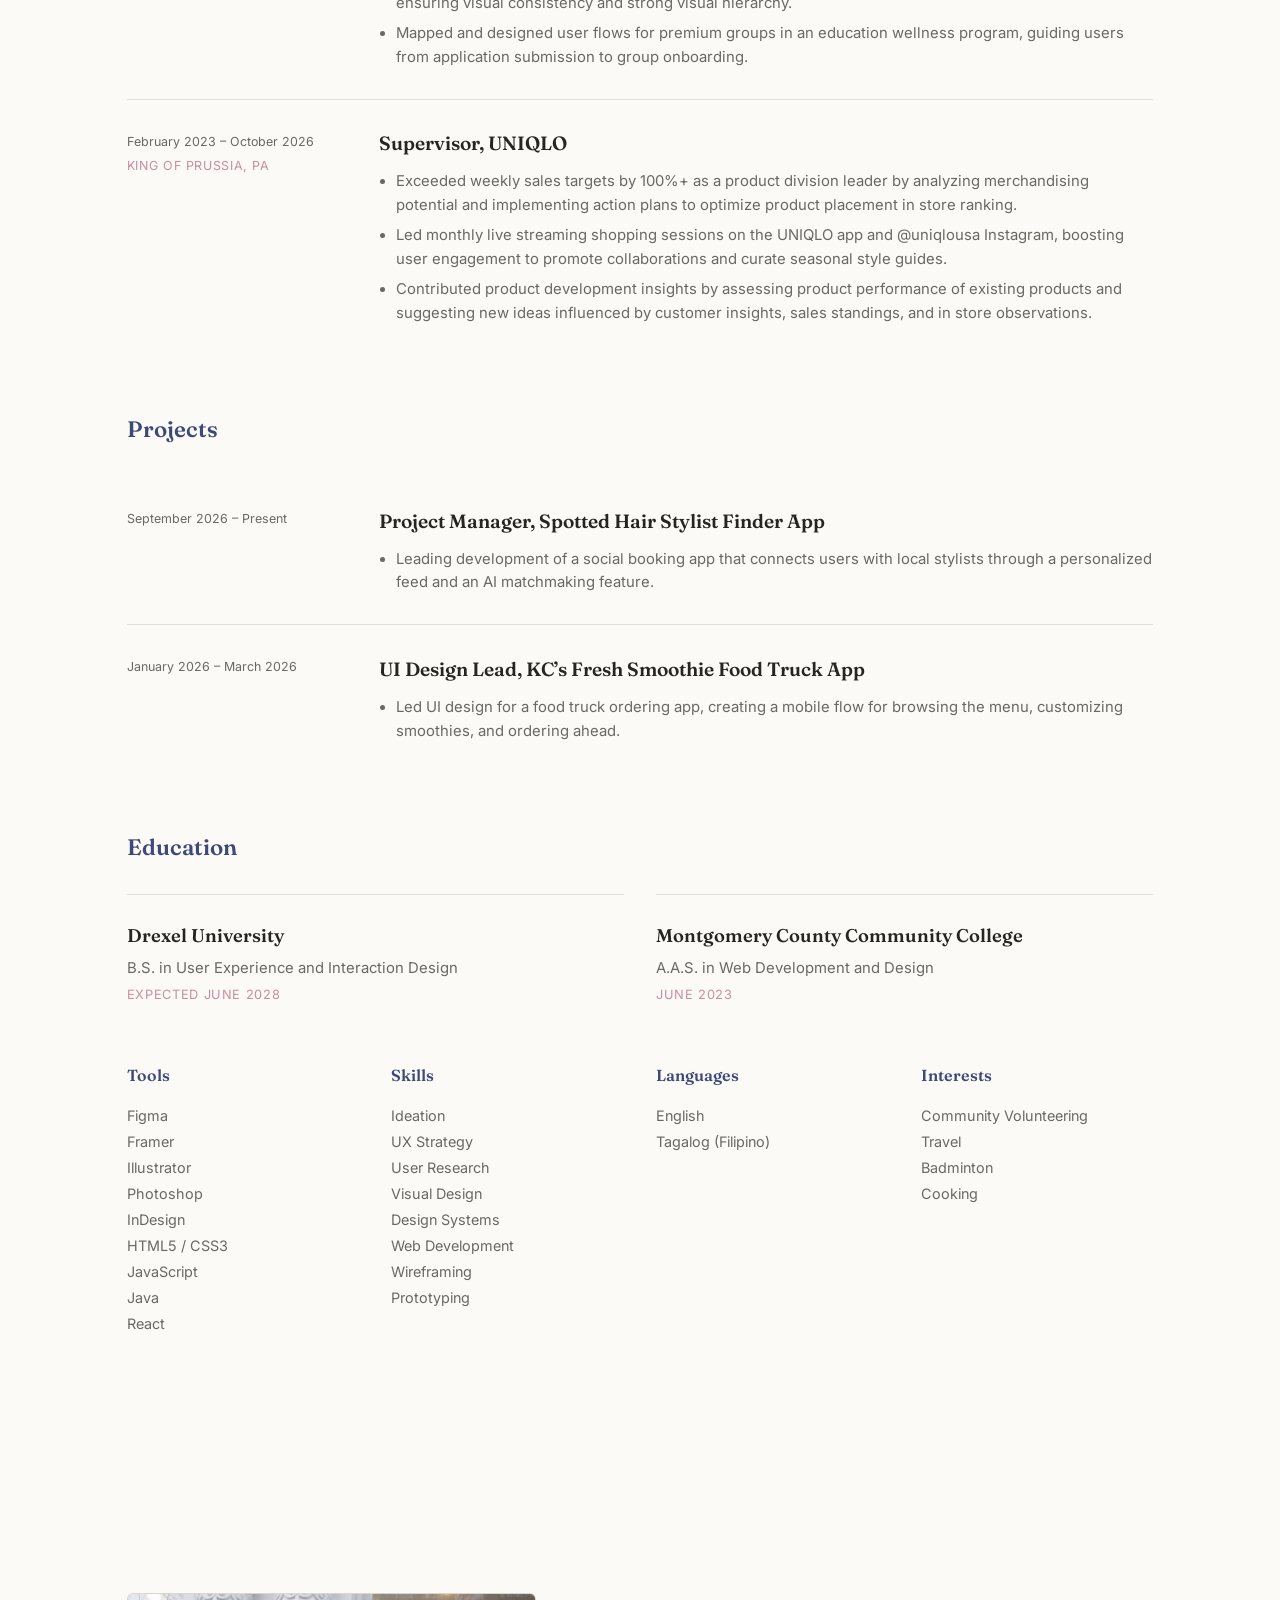
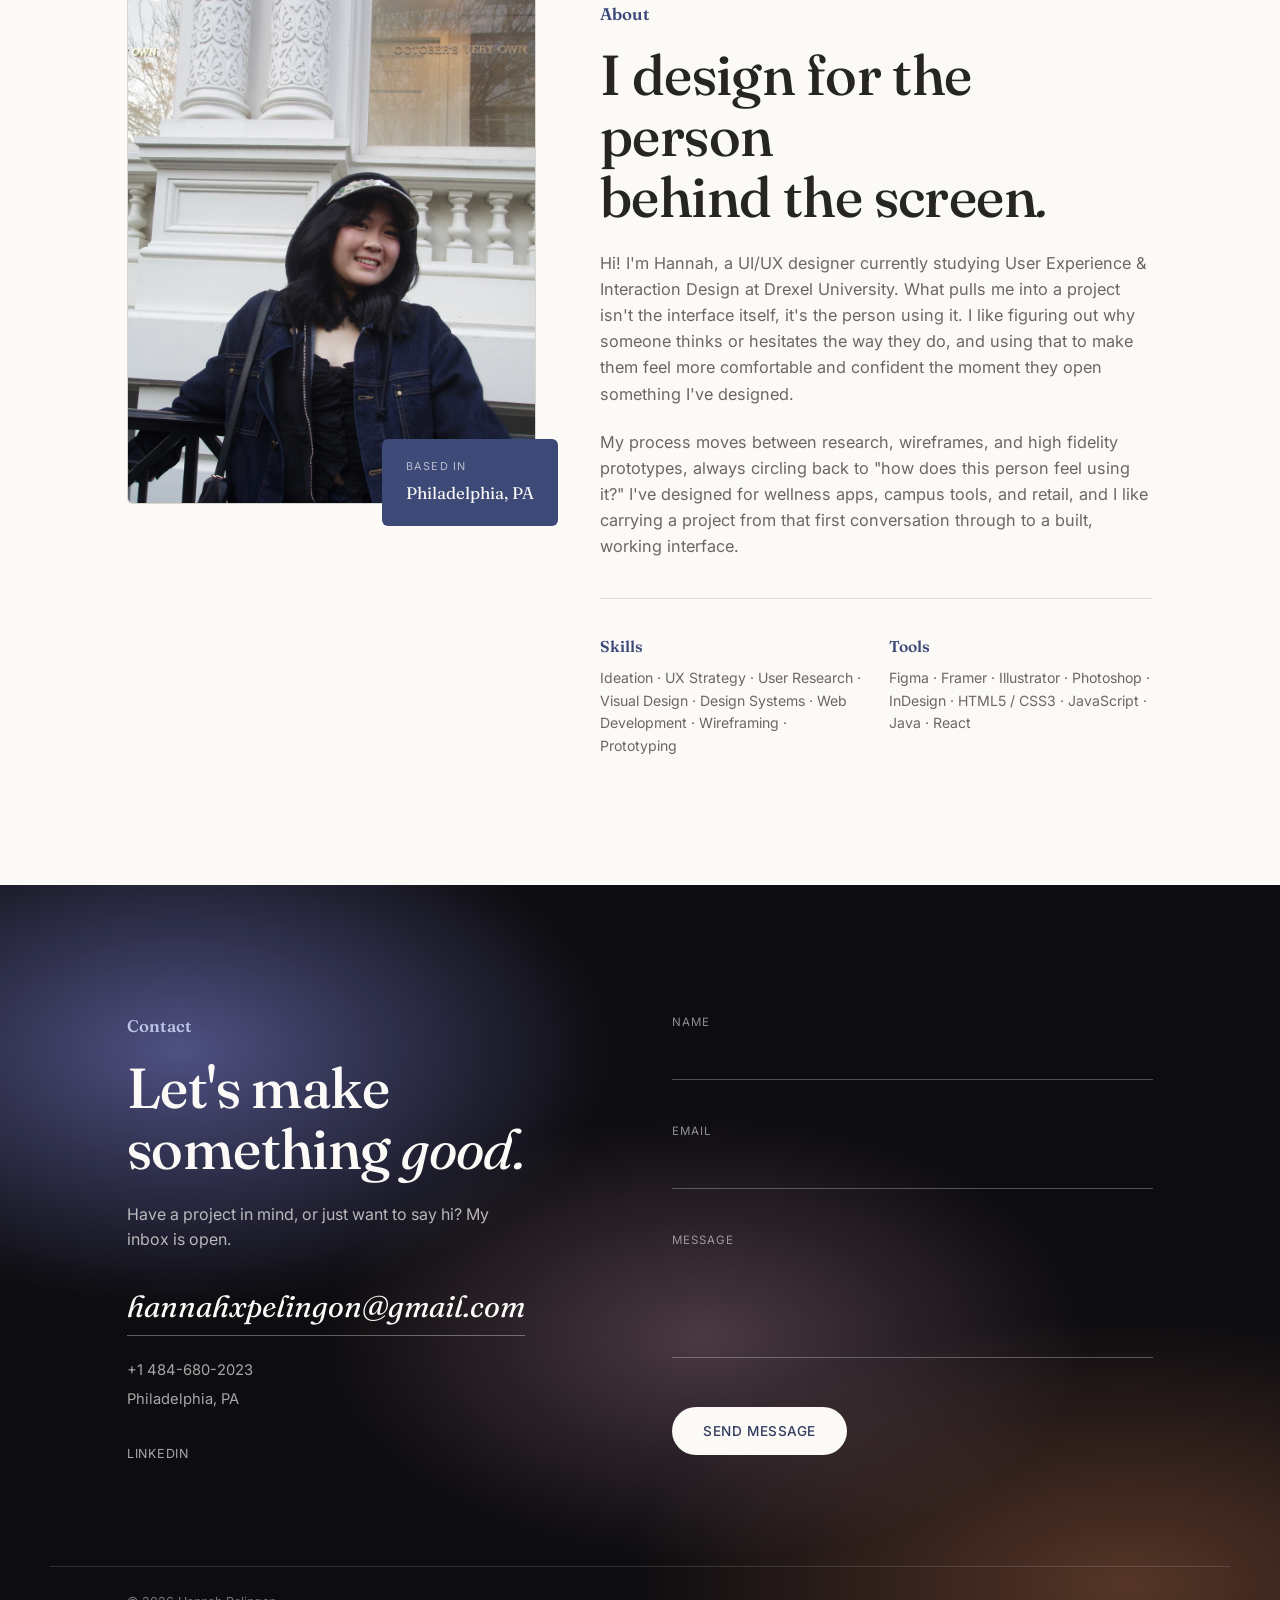
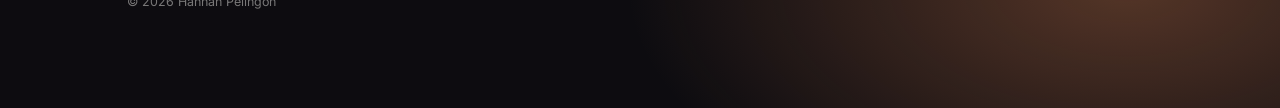
==== commit be7aa0cb: "remove an aside" ====
--- a/index.html
+++ b/index.html
@@ -186,7 +186,7 @@
         <p class="eyebrow">Resume</p>
         <h2 class="section-title">Experience &amp; Education<span class="italic">.</span></h2>
       </div>
-      <a href="assets/Hannah-Pelingon-Resume.pdf" class="btn btn-primary" download>
+      <a href="assets/2026-HannahPelingon-Resume.pdf" class="btn btn-primary" download>
         Download Résumé (PDF)
       </a>
     </div>
